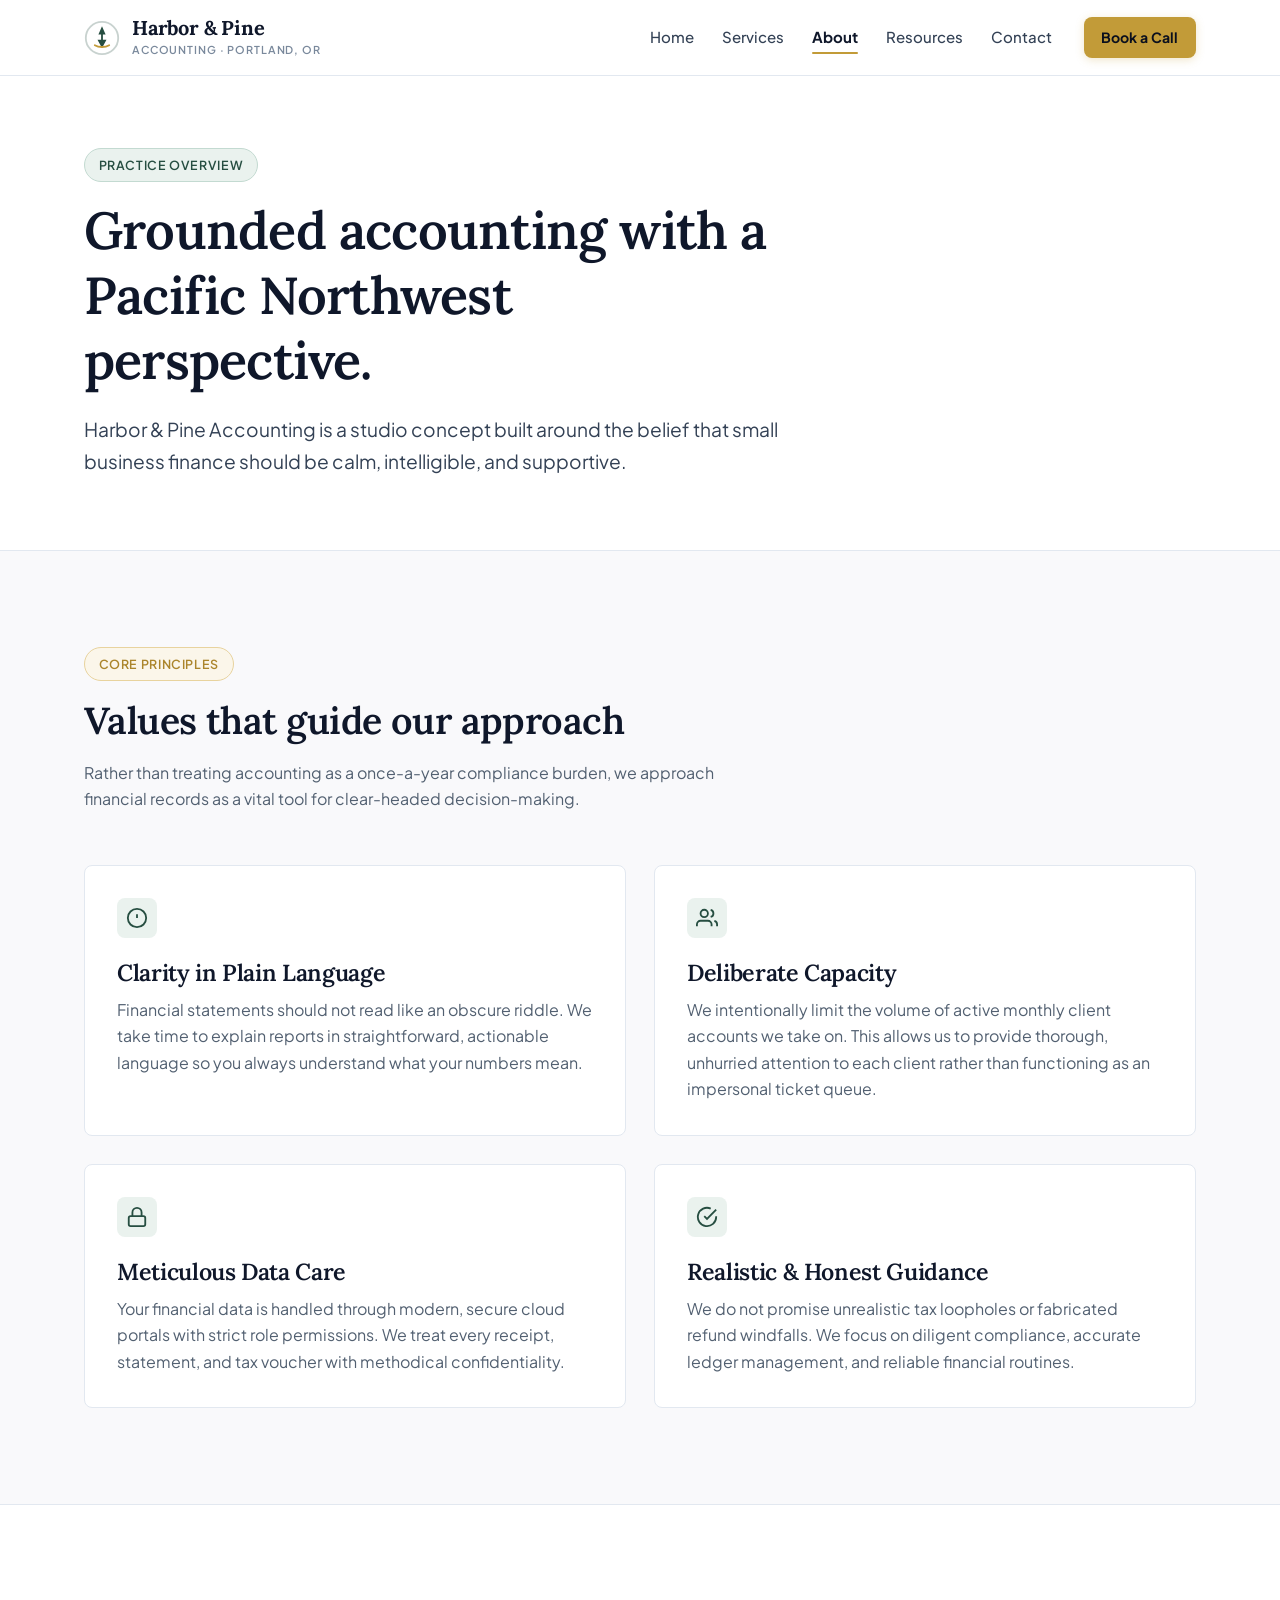
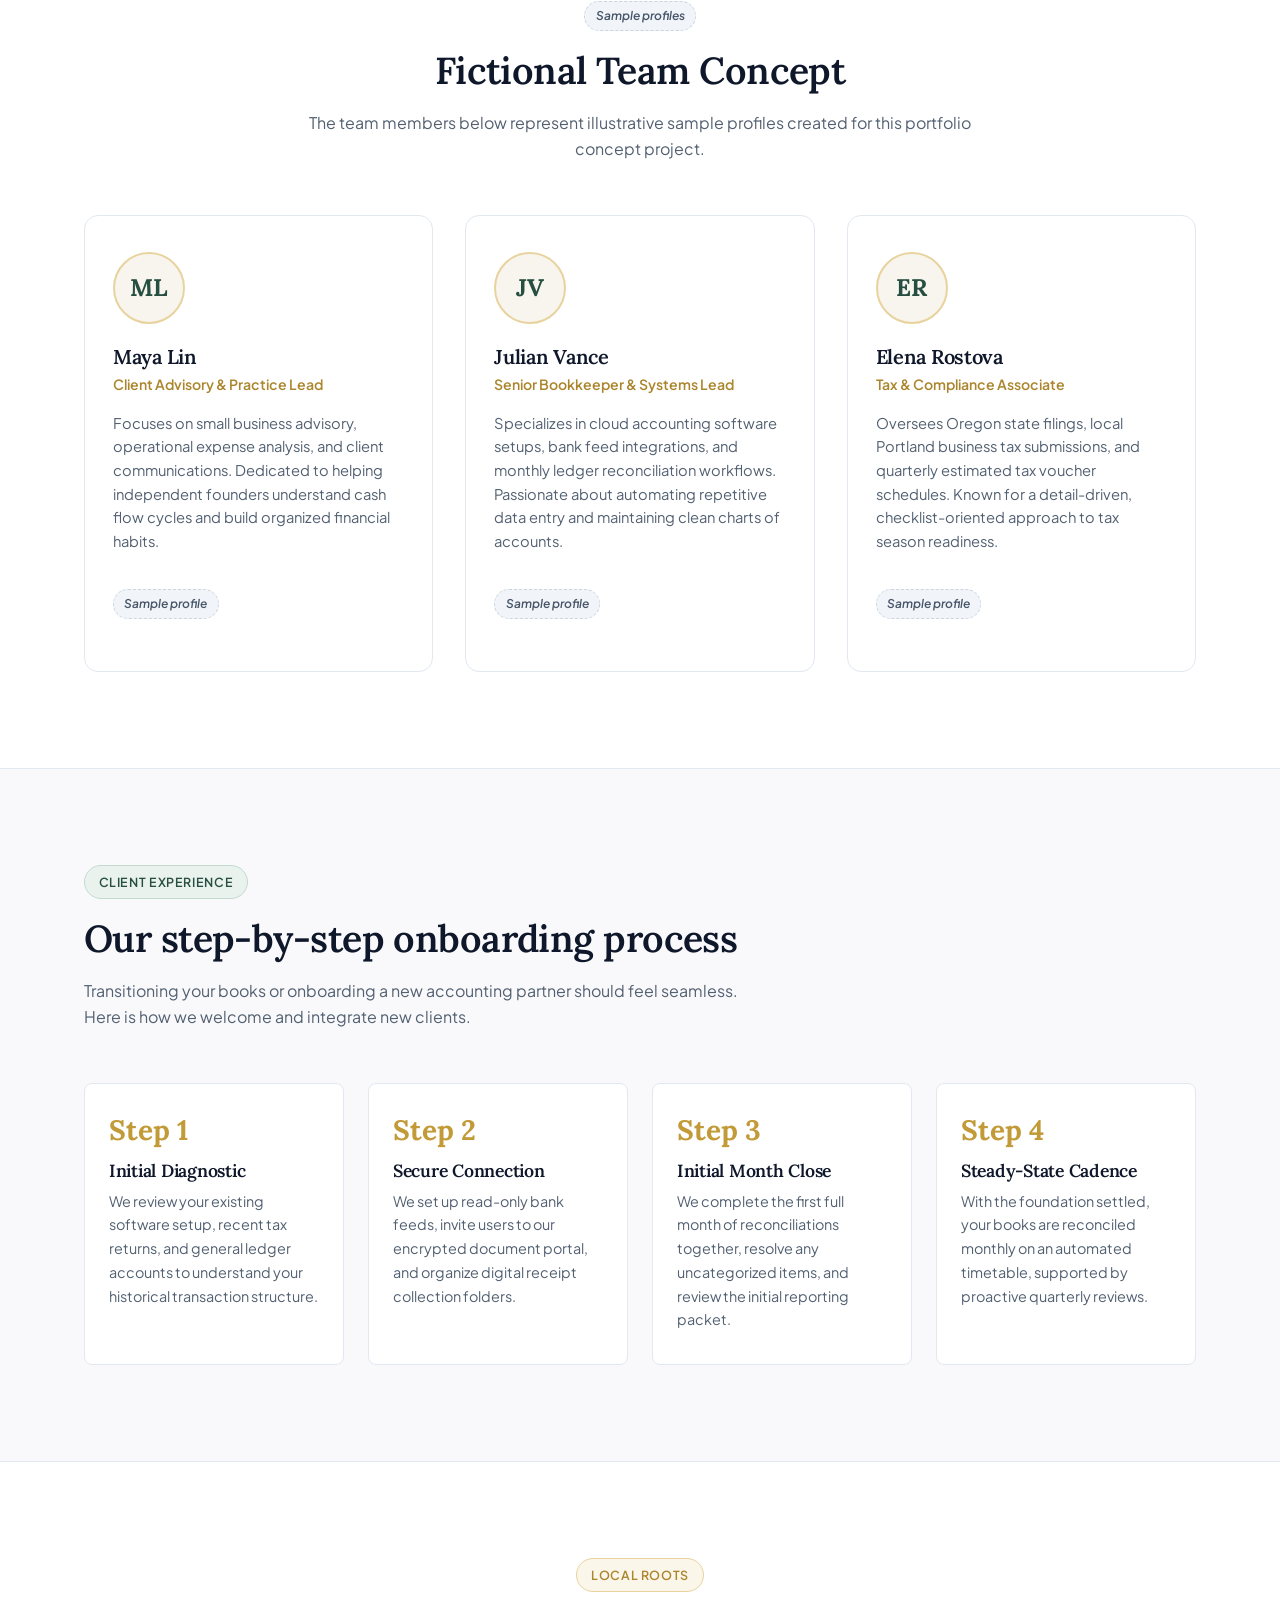
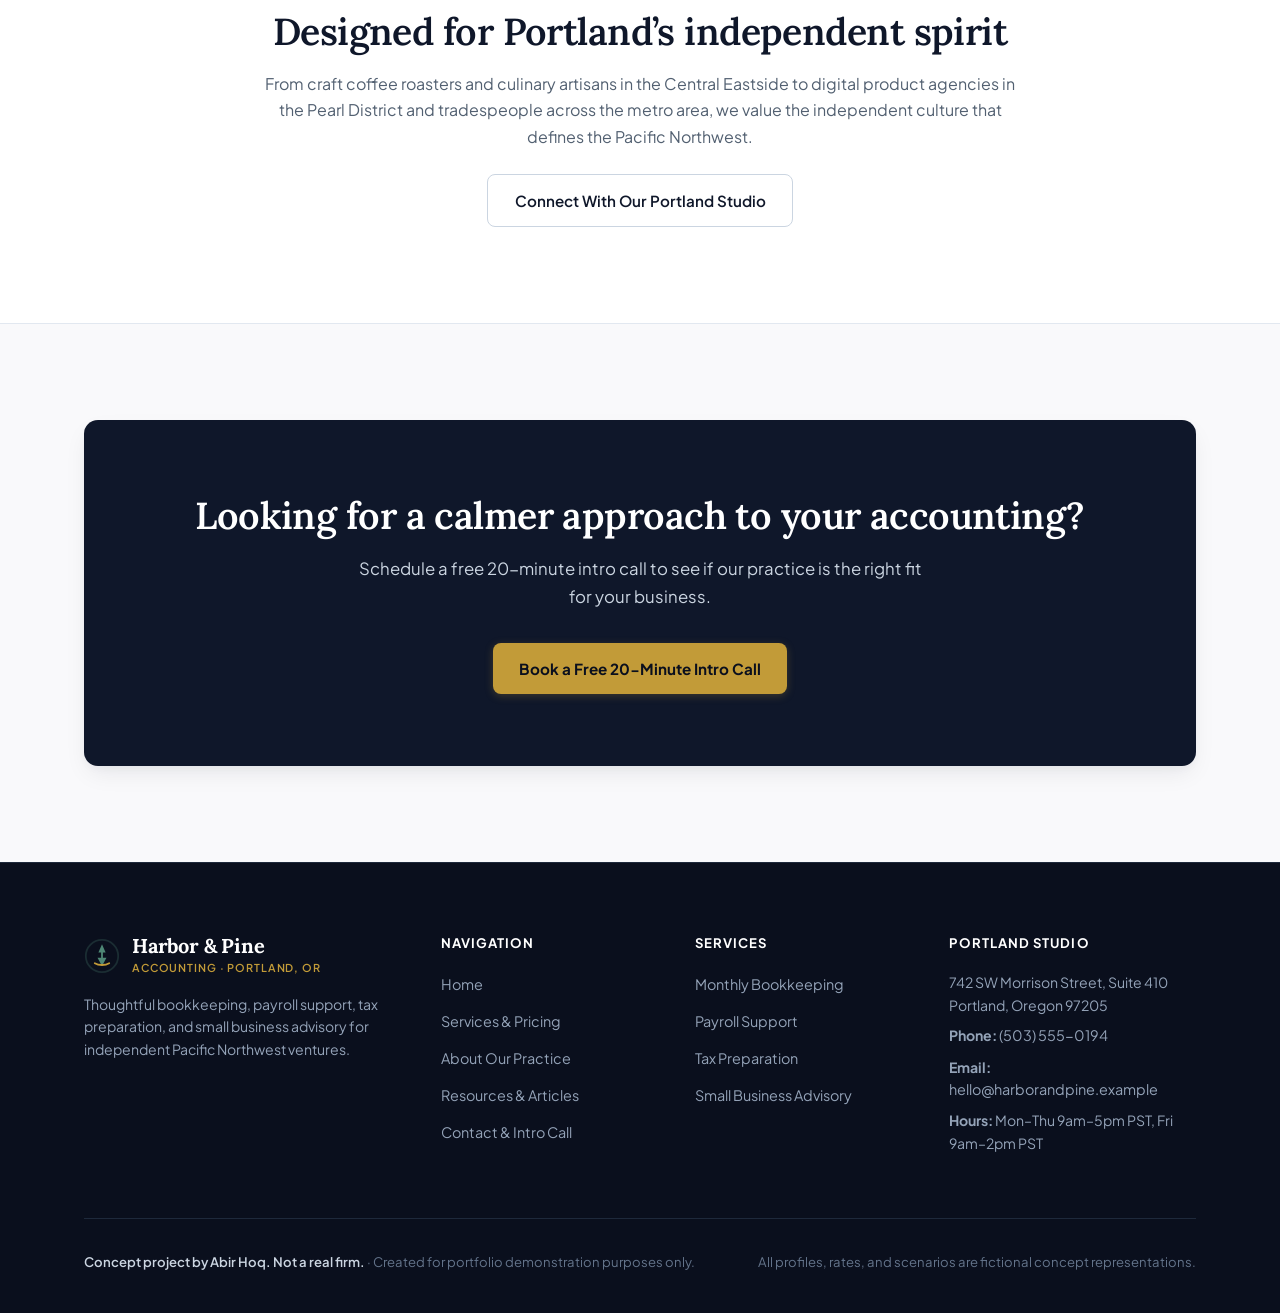
==== about.html @ ef72a757 "Add files via upload" ====
<!DOCTYPE html>
<html lang="en">
<head>
  <meta charset="UTF-8">
  <meta name="viewport" content="width=device-width, initial-scale=1.0">
  <title>About Our Practice | Harbor &amp; Pine Accounting</title>
  <meta name="description" content="Discover the philosophy, core values, sample team profiles, and collaborative client onboarding process of Harbor &amp; Pine Accounting in Portland, Oregon.">
  <link rel="canonical" href="about.html">

  <!-- Google Fonts -->
  <link rel="preconnect" href="https://fonts.googleapis.com">
  <link rel="preconnect" href="https://fonts.gstatic.com" crossorigin>
  <link href="https://fonts.googleapis.com/css2?family=Lora:ital,wght@0,500;0,600;0,700;1,400&family=Plus+Jakarta+Sans:wght@400;500;600;700&display=swap" rel="stylesheet">

  <link rel="stylesheet" href="styles.css">
</head>
<body>
  <a href="#main-content" class="skip-link">Skip to main content</a>

  <!-- Shared Header -->
  <header class="site-header">
    <div class="container header-container">
      <a href="index.html" class="brand" aria-label="Harbor &amp; Pine Accounting Home">
        <svg class="brand-icon" viewBox="0 0 40 40" fill="none" aria-hidden="true">
          <circle cx="20" cy="20" r="18" stroke="currentColor" stroke-width="2" stroke-opacity="0.25"/>
          <path d="M20 7L24 16H21V22H25L20 31L15 22H19V16H16L20 7Z" fill="currentColor"/>
          <path d="M12 28C14.5 29.5 17 30 20 30C23 30 25.5 29.5 28 28" stroke="#C29B38" stroke-width="2" stroke-linecap="round"/>
        </svg>
        <div class="brand-text">
          <span class="brand-title">Harbor &amp; Pine</span>
          <span class="brand-tagline">Accounting · Portland, OR</span>
        </div>
      </a>

      <!-- Mobile Navigation Toggle -->
      <button class="nav-toggle" aria-label="Toggle navigation menu" aria-expanded="false" aria-controls="primary-nav">
        <svg class="nav-toggle-icon icon-hamburger" viewBox="0 0 24 24" fill="none" stroke="currentColor" stroke-width="2" stroke-linecap="round" aria-hidden="true">
          <line x1="3" y1="6" x2="21" y2="6"/>
          <line x1="3" y1="12" x2="21" y2="12"/>
          <line x1="3" y1="18" x2="21" y2="18"/>
        </svg>
        <svg class="nav-toggle-icon icon-close" viewBox="0 0 24 24" fill="none" stroke="currentColor" stroke-width="2" stroke-linecap="round" aria-hidden="true">
          <line x1="18" y1="6" x2="6" y2="18"/>
          <line x1="6" y1="6" x2="18" y2="18"/>
        </svg>
      </button>

      <!-- Nav Menu -->
      <nav id="primary-nav" class="nav-menu-wrapper" aria-label="Primary navigation">
        <ul class="nav-links">
          <li><a href="index.html" class="nav-link">Home</a></li>
          <li><a href="services.html" class="nav-link">Services</a></li>
          <li><a href="about.html" class="nav-link active" aria-current="page">About</a></li>
          <li><a href="resources.html" class="nav-link">Resources</a></li>
          <li><a href="contact.html" class="nav-link">Contact</a></li>
        </ul>
        <div class="nav-cta-wrapper">
          <a href="contact.html" class="btn btn--accent btn--sm">Book a Call</a>
        </div>
      </nav>
    </div>
  </header>

  <!-- Main Content -->
  <main id="main-content">
    <!-- Page Header Intro -->
    <header class="page-intro">
      <div class="container">
        <div class="page-intro-content">
          <span class="badge badge--pine">Practice Overview</span>
          <h1>Grounded accounting with a Pacific Northwest perspective.</h1>
          <p class="lead">
            Harbor &amp; Pine Accounting is a studio concept built around the belief that small business finance should be calm, intelligible, and supportive.
          </p>
        </div>
      </div>
    </header>

    <!-- Narrative & Values Section -->
    <section class="section">
      <div class="container">
        <div class="section-header">
          <span class="badge">Core Principles</span>
          <h2>Values that guide our approach</h2>
          <p>
            Rather than treating accounting as a once-a-year compliance burden, we approach financial records as a vital tool for clear-headed decision-making.
          </p>
        </div>

        <div class="values-grid">
          <div class="value-card">
            <div class="value-icon" aria-hidden="true">
              <svg viewBox="0 0 24 24" fill="none" stroke="currentColor" stroke-width="2">
                <circle cx="12" cy="12" r="10"/>
                <line x1="12" y1="8" x2="12" y2="12"/>
                <line x1="12" y1="16" x2="12.01" y2="16"/>
              </svg>
            </div>
            <h3>Clarity in Plain Language</h3>
            <p>
              Financial statements should not read like an obscure riddle. We take time to explain reports in straightforward, actionable language so you always understand what your numbers mean.
            </p>
          </div>

          <div class="value-card">
            <div class="value-icon" aria-hidden="true">
              <svg viewBox="0 0 24 24" fill="none" stroke="currentColor" stroke-width="2">
                <path d="M17 21v-2a4 4 0 0 0-4-4H5a4 4 0 0 0-4 4v2"/>
                <circle cx="9" cy="7" r="4"/>
                <path d="M23 21v-2a4 4 0 0 0-3-3.87"/>
                <path d="M16 3.13a4 4 0 0 1 0 7.75"/>
              </svg>
            </div>
            <h3>Deliberate Capacity</h3>
            <p>
              We intentionally limit the volume of active monthly client accounts we take on. This allows us to provide thorough, unhurried attention to each client rather than functioning as an impersonal ticket queue.
            </p>
          </div>

          <div class="value-card">
            <div class="value-icon" aria-hidden="true">
              <svg viewBox="0 0 24 24" fill="none" stroke="currentColor" stroke-width="2">
                <rect x="3" y="11" width="18" height="11" rx="2" ry="2"/>
                <path d="M7 11V7a5 5 0 0 1 10 0v4"/>
              </svg>
            </div>
            <h3>Meticulous Data Care</h3>
            <p>
              Your financial data is handled through modern, secure cloud portals with strict role permissions. We treat every receipt, statement, and tax voucher with methodical confidentiality.
            </p>
          </div>

          <div class="value-card">
            <div class="value-icon" aria-hidden="true">
              <svg viewBox="0 0 24 24" fill="none" stroke="currentColor" stroke-width="2">
                <path d="M22 11.08V12a10 10 0 1 1-5.93-9.14"/>
                <polyline points="22 4 12 14.01 9 11.01"/>
              </svg>
            </div>
            <h3>Realistic &amp; Honest Guidance</h3>
            <p>
              We do not promise unrealistic tax loopholes or fabricated refund windfalls. We focus on diligent compliance, accurate ledger management, and reliable financial routines.
            </p>
          </div>
        </div>
      </div>
    </section>

    <!-- Team Section (Explicitly Labeled: Sample profiles) -->
    <section class="section section--alt">
      <div class="container">
        <div class="section-header section-header--center">
          <span class="badge badge--sample">Sample profiles</span>
          <h2>Fictional Team Concept</h2>
          <p>
            The team members below represent illustrative sample profiles created for this portfolio concept project.
          </p>
        </div>

        <div class="team-grid-3">
          <!-- Profile 1 -->
          <article class="team-card">
            <div class="team-avatar-placeholder" aria-hidden="true">
              ML
            </div>
            <h3 class="team-name">Maya Lin</h3>
            <div class="team-role">Client Advisory &amp; Practice Lead</div>
            <p class="team-bio">
              Focuses on small business advisory, operational expense analysis, and client communications. Dedicated to helping independent founders understand cash flow cycles and build organized financial habits.
            </p>
            <div style="margin-top: auto; padding-top: 1rem;">
              <span class="badge badge--sample">Sample profile</span>
            </div>
          </article>

          <!-- Profile 2 -->
          <article class="team-card">
            <div class="team-avatar-placeholder" aria-hidden="true">
              JV
            </div>
            <h3 class="team-name">Julian Vance</h3>
            <div class="team-role">Senior Bookkeeper &amp; Systems Lead</div>
            <p class="team-bio">
              Specializes in cloud accounting software setups, bank feed integrations, and monthly ledger reconciliation workflows. Passionate about automating repetitive data entry and maintaining clean charts of accounts.
            </p>
            <div style="margin-top: auto; padding-top: 1rem;">
              <span class="badge badge--sample">Sample profile</span>
            </div>
          </article>

          <!-- Profile 3 -->
          <article class="team-card">
            <div class="team-avatar-placeholder" aria-hidden="true">
              ER
            </div>
            <h3 class="team-name">Elena Rostova</h3>
            <div class="team-role">Tax &amp; Compliance Associate</div>
            <p class="team-bio">
              Oversees Oregon state filings, local Portland business tax submissions, and quarterly estimated tax voucher schedules. Known for a detail-driven, checklist-oriented approach to tax season readiness.
            </p>
            <div style="margin-top: auto; padding-top: 1rem;">
              <span class="badge badge--sample">Sample profile</span>
            </div>
          </article>
        </div>
      </div>
    </section>

    <!-- Client Onboarding Process Section -->
    <section class="section">
      <div class="container">
        <div class="section-header">
          <span class="badge badge--pine">Client Experience</span>
          <h2>Our step-by-step onboarding process</h2>
          <p>
            Transitioning your books or onboarding a new accounting partner should feel seamless. Here is how we welcome and integrate new clients.
          </p>
        </div>

        <div class="process-grid-4">
          <div class="process-step">
            <div class="step-number" aria-hidden="true">Step 1</div>
            <h3 class="step-title">Initial Diagnostic</h3>
            <p class="step-desc">
              We review your existing software setup, recent tax returns, and general ledger accounts to understand your historical transaction structure.
            </p>
          </div>

          <div class="process-step">
            <div class="step-number" aria-hidden="true">Step 2</div>
            <h3 class="step-title">Secure Connection</h3>
            <p class="step-desc">
              We set up read-only bank feeds, invite users to our encrypted document portal, and organize digital receipt collection folders.
            </p>
          </div>

          <div class="process-step">
            <div class="step-number" aria-hidden="true">Step 3</div>
            <h3 class="step-title">Initial Month Close</h3>
            <p class="step-desc">
              We complete the first full month of reconciliations together, resolve any uncategorized items, and review the initial reporting packet.
            </p>
          </div>

          <div class="process-step">
            <div class="step-number" aria-hidden="true">Step 4</div>
            <h3 class="step-title">Steady-State Cadence</h3>
            <p class="step-desc">
              With the foundation settled, your books are reconciled monthly on an automated timetable, supported by proactive quarterly reviews.
            </p>
          </div>
        </div>
      </div>
    </section>

    <!-- Portland Roots Section -->
    <section class="section section--alt">
      <div class="container">
        <div style="max-width: 760px; margin: 0 auto; text-align: center;">
          <span class="badge">Local Roots</span>
          <h2>Designed for Portland&rsquo;s independent spirit</h2>
          <p>
            From craft coffee roasters and culinary artisans in the Central Eastside to digital product agencies in the Pearl District and tradespeople across the metro area, we value the independent culture that defines the Pacific Northwest.
          </p>
          <div style="margin-top: 1.5rem;">
            <a href="contact.html" class="btn btn--secondary">Connect With Our Portland Studio</a>
          </div>
        </div>
      </div>
    </section>

    <!-- Closing CTA Banner -->
    <section class="section">
      <div class="container">
        <div class="cta-banner">
          <h2>Looking for a calmer approach to your accounting?</h2>
          <p>
            Schedule a free 20-minute intro call to see if our practice is the right fit for your business.
          </p>
          <a href="contact.html" class="btn btn--accent">Book a Free 20-Minute Intro Call</a>
        </div>
      </div>
    </section>
  </main>

  <!-- Shared Footer -->
  <footer class="site-footer">
    <div class="container">
      <div class="footer-grid">
        <!-- Col 1: Brand & Concept Note -->
        <div class="footer-brand">
          <div class="brand">
            <svg class="brand-icon" style="color: #4E8775;" viewBox="0 0 40 40" fill="none" aria-hidden="true">
              <circle cx="20" cy="20" r="18" stroke="currentColor" stroke-width="2" stroke-opacity="0.25"/>
              <path d="M20 7L24 16H21V22H25L20 31L15 22H19V16H16L20 7Z" fill="currentColor"/>
              <path d="M12 28C14.5 29.5 17 30 20 30C23 30 25.5 29.5 28 28" stroke="#C29B38" stroke-width="2" stroke-linecap="round"/>
            </svg>
            <div class="brand-text">
              <span class="brand-title">Harbor &amp; Pine</span>
              <span class="brand-tagline">Accounting · Portland, OR</span>
            </div>
          </div>
          <p class="footer-brand-desc">
            Thoughtful bookkeeping, payroll support, tax preparation, and small business advisory for independent Pacific Northwest ventures.
          </p>
        </div>

        <!-- Col 2: Navigation Links -->
        <div>
          <h4 class="footer-col-title">Navigation</h4>
          <ul class="footer-links">
            <li><a href="index.html" class="footer-link">Home</a></li>
            <li><a href="services.html" class="footer-link">Services &amp; Pricing</a></li>
            <li><a href="about.html" class="footer-link">About Our Practice</a></li>
            <li><a href="resources.html" class="footer-link">Resources &amp; Articles</a></li>
            <li><a href="contact.html" class="footer-link">Contact &amp; Intro Call</a></li>
          </ul>
        </div>

        <!-- Col 3: Services -->
        <div>
          <h4 class="footer-col-title">Services</h4>
          <ul class="footer-links">
            <li><a href="services.html#bookkeeping" class="footer-link">Monthly Bookkeeping</a></li>
            <li><a href="services.html#payroll" class="footer-link">Payroll Support</a></li>
            <li><a href="services.html#tax-prep" class="footer-link">Tax Preparation</a></li>
            <li><a href="services.html#advisory" class="footer-link">Small Business Advisory</a></li>
          </ul>
        </div>

        <!-- Col 4: Fictional Office & Hours -->
        <div class="footer-contact-info">
          <h4 class="footer-col-title">Portland Studio</h4>
          <p>742 SW Morrison Street, Suite 410<br>Portland, Oregon 97205</p>
          <p><strong>Phone:</strong> <a href="tel:5035550194" class="footer-link">(503) 555-0194</a></p>
          <p><strong>Email:</strong> <a href="mailto:hello@harborandpine.example" class="footer-link">hello@harborandpine.example</a></p>
          <p><strong>Hours:</strong> Mon–Thu 9am–5pm PST, Fri 9am–2pm PST</p>
        </div>
      </div>

      <!-- Bottom Legal & Mandatory Concept Disclaimer -->
      <div class="footer-bottom">
        <div>
          <span class="footer-disclaimer-highlight">Concept project by Abir Hoq. Not a real firm.</span>
          <span>· Created for portfolio demonstration purposes only.</span>
        </div>
        <div>
          <span>All profiles, rates, and scenarios are fictional concept representations.</span>
        </div>
      </div>
    </div>
  </footer>

  <script src="script.js"></script>
</body>
</html>
---- styles.css ----
/* ==========================================================================
   HARBOR & PINE ACCOUNTING - STYLESHEET
   Portland, Oregon | Portfolio Concept Project
   ========================================================================== */

/* --- 1. CSS Custom Properties / Design Tokens --- */
:root {
  /* Color Palette */
  --color-bg: #F9F9FB;
  --color-surface: #FFFFFF;
  --color-surface-alt: #F1F5F9;
  --color-surface-tint: #F7F5EE;
  
  --color-navy-900: #0A0F1D;
  --color-navy-800: #0F172A;
  --color-navy-700: #1E293B;
  --color-navy-600: #334155;
  
  --color-pine-800: #1B382F;
  --color-pine-700: #264E41;
  --color-pine-100: #EAF2EE;
  
  --color-accent: #C29B38;
  --color-accent-hover: #AB852C;
  --color-accent-light: #FBF6EA;
  --color-accent-border: #E8D39E;
  
  --color-text-main: #0F172A;
  --color-text-muted: #526071;
  --color-text-subtle: #7A899C;
  --color-text-inverse: #FFFFFF;
  
  --color-border: #E2E8F0;
  --color-border-dark: #CBD5E1;
  
  --color-error: #B91C1C;
  --color-error-bg: #FEF2F2;
  --color-error-border: #FCA5A5;
  
  --color-success: #15803D;
  --color-success-bg: #F0FDF4;
  --color-success-border: #86EFAC;
  
  /* Typography */
  --font-serif: 'Lora', Georgia, 'Times New Roman', serif;
  --font-sans: 'Plus Jakarta Sans', -apple-system, BlinkMacSystemFont, 'Segoe UI', Roboto, sans-serif;
  
  /* Radii & Shadows */
  --radius-sm: 4px;
  --radius-md: 8px;
  --radius-lg: 14px;
  --radius-full: 9999px;
  
  --shadow-sm: 0 1px 3px rgba(15, 23, 42, 0.05);
  --shadow-md: 0 4px 12px rgba(15, 23, 42, 0.06), 0 1px 3px rgba(15, 23, 42, 0.04);
  --shadow-lg: 0 10px 25px -4px rgba(15, 23, 42, 0.08), 0 4px 10px -2px rgba(15, 23, 42, 0.04);
  
  /* Layout */
  --container-max: 1160px;
  --header-height: 76px;
  --transition-fast: 0.18s ease-in-out;
  --transition-base: 0.25s ease-in-out;
}

/* --- 2. CSS Reset & Base Rules --- */
*, *::before, *::after {
  box-sizing: border-box;
  margin: 0;
  padding: 0;
}

html {
  font-size: 16px;
  scroll-behavior: smooth;
  -webkit-text-size-adjust: 100%;
}

body {
  font-family: var(--font-sans);
  font-size: 1rem;
  line-height: 1.65;
  color: var(--color-text-main);
  background-color: var(--color-bg);
  min-height: 100vh;
  display: flex;
  flex-direction: column;
  -webkit-font-smoothing: antialiased;
  -moz-osx-font-smoothing: grayscale;
}

main {
  flex: 1 0 auto;
}

img, svg {
  display: block;
  max-width: 100%;
}

a {
  color: inherit;
  text-decoration: none;
  transition: color var(--transition-fast);
}

button, input, select, textarea {
  font: inherit;
  color: inherit;
}

button {
  cursor: pointer;
  background: none;
  border: none;
}

ul, ol {
  list-style: none;
}

/* Accessibility: Focus rings */
:focus-visible {
  outline: 2px solid var(--color-accent);
  outline-offset: 3px;
}

/* Skip link for screen reader accessibility */
.skip-link {
  position: absolute;
  top: -100px;
  left: 20px;
  background-color: var(--color-navy-800);
  color: var(--color-text-inverse);
  padding: 10px 18px;
  font-size: 0.9rem;
  font-weight: 600;
  border-radius: var(--radius-sm);
  z-index: 1000;
  transition: top var(--transition-fast);
}
.skip-link:focus {
  top: 16px;
}

/* --- 3. Typography --- */
h1, h2, h3, h4 {
  font-family: var(--font-serif);
  color: var(--color-navy-800);
  line-height: 1.25;
  font-weight: 600;
  letter-spacing: -0.015em;
}

h1 {
  font-size: clamp(2.1rem, 4.5vw, 3.25rem);
  margin-bottom: 1.25rem;
}

h2 {
  font-size: clamp(1.65rem, 3.2vw, 2.35rem);
  margin-bottom: 1rem;
}

h3 {
  font-size: clamp(1.2rem, 2.2vw, 1.45rem);
  margin-bottom: 0.65rem;
}

p {
  color: var(--color-text-muted);
  margin-bottom: 1.25rem;
}

p:last-child {
  margin-bottom: 0;
}

.lead {
  font-size: clamp(1.05rem, 1.8vw, 1.2rem);
  line-height: 1.7;
  color: var(--color-navy-600);
}

/* --- 4. Layout & Utilities --- */
.container {
  width: 100%;
  max-width: var(--container-max);
  margin-left: auto;
  margin-right: auto;
  padding-left: 1.5rem;
  padding-right: 1.5rem;
}

.section {
  padding-top: 4.5rem;
  padding-bottom: 4.5rem;
}

@media (min-width: 768px) {
  .section {
    padding-top: 6rem;
    padding-bottom: 6rem;
  }
}

.section--alt {
  background-color: var(--color-surface);
  border-top: 1px solid var(--color-border);
  border-bottom: 1px solid var(--color-border);
}

.section--subtle {
  background-color: var(--color-surface-tint);
  border-top: 1px solid var(--color-accent-border);
  border-bottom: 1px solid var(--color-accent-border);
}

.section-header {
  max-width: 680px;
  margin-bottom: 3.25rem;
}

.section-header--center {
  text-align: center;
  margin-left: auto;
  margin-right: auto;
}

/* Badges & Tags */
.badge {
  display: inline-flex;
  align-items: center;
  gap: 0.45rem;
  padding: 0.35rem 0.85rem;
  font-size: 0.78rem;
  font-weight: 600;
  letter-spacing: 0.05em;
  text-transform: uppercase;
  border-radius: var(--radius-full);
  margin-bottom: 1rem;
  background-color: var(--color-accent-light);
  color: var(--color-accent-hover);
  border: 1px solid var(--color-accent-border);
}

.badge--pine {
  background-color: var(--color-pine-100);
  color: var(--color-pine-700);
  border-color: #C3DAD1;
}

.badge--sample {
  background-color: #F1F5F9;
  color: #475569;
  border: 1px dashed #CBD5E1;
  font-style: italic;
  text-transform: none;
  letter-spacing: 0;
  font-size: 0.75rem;
  padding: 0.25rem 0.65rem;
}

/* Button Component */
.btn {
  display: inline-flex;
  align-items: center;
  justify-content: center;
  gap: 0.5rem;
  padding: 0.82rem 1.65rem;
  font-size: 0.95rem;
  font-weight: 600;
  border-radius: var(--radius-md);
  transition: all var(--transition-fast);
  text-align: center;
  white-space: nowrap;
}

.btn--primary {
  background-color: var(--color-navy-800);
  color: var(--color-text-inverse);
  box-shadow: var(--shadow-sm);
}
.btn--primary:hover {
  background-color: var(--color-navy-900);
  transform: translateY(-1px);
  box-shadow: var(--shadow-md);
}

.btn--accent {
  background-color: var(--color-accent);
  color: var(--color-navy-900);
  font-weight: 700;
  box-shadow: 0 2px 8px rgba(194, 155, 56, 0.25);
}
.btn--accent:hover {
  background-color: var(--color-accent-hover);
  color: #FFFFFF;
  transform: translateY(-1px);
  box-shadow: 0 4px 14px rgba(194, 155, 56, 0.35);
}

.btn--secondary {
  background-color: transparent;
  color: var(--color-navy-800);
  border: 1px solid var(--color-border-dark);
}
.btn--secondary:hover {
  background-color: var(--color-surface);
  border-color: var(--color-navy-700);
  transform: translateY(-1px);
}

.btn--sm {
  padding: 0.55rem 1.1rem;
  font-size: 0.88rem;
}

.btn-group {
  display: flex;
  flex-wrap: wrap;
  align-items: center;
  gap: 1rem;
}

/* --- 5. Shared Header & Navigation --- */
.site-header {
  position: sticky;
  top: 0;
  z-index: 900;
  background-color: rgba(255, 255, 255, 0.96);
  backdrop-filter: blur(8px);
  -webkit-backdrop-filter: blur(8px);
  border-bottom: 1px solid var(--color-border);
  height: var(--header-height);
  transition: box-shadow var(--transition-base);
}

.header-container {
  display: flex;
  align-items: center;
  justify-content: space-between;
  height: 100%;
}

/* Brand Logo */
.brand {
  display: flex;
  align-items: center;
  gap: 0.75rem;
  color: var(--color-navy-800);
  text-decoration: none;
}

.brand-icon {
  width: 36px;
  height: 36px;
  color: var(--color-pine-700);
  flex-shrink: 0;
}

.brand-text {
  display: flex;
  flex-direction: column;
}

.brand-title {
  font-family: var(--font-serif);
  font-size: 1.25rem;
  font-weight: 700;
  line-height: 1.1;
  color: var(--color-navy-800);
  letter-spacing: -0.01em;
}

.brand-tagline {
  font-family: var(--font-sans);
  font-size: 0.68rem;
  font-weight: 600;
  letter-spacing: 0.08em;
  text-transform: uppercase;
  color: var(--color-text-subtle);
  margin-top: 2px;
}

/* Navigation Links */
.nav-menu-wrapper {
  display: flex;
  align-items: center;
  gap: 2rem;
}

.nav-links {
  display: flex;
  align-items: center;
  gap: 1.75rem;
}

.nav-link {
  position: relative;
  font-size: 0.94rem;
  font-weight: 500;
  color: var(--color-navy-600);
  padding: 0.5rem 0;
  transition: color var(--transition-fast);
}

.nav-link:hover {
  color: var(--color-navy-800);
}

.nav-link.active {
  color: var(--color-navy-800);
  font-weight: 700;
}

.nav-link.active::after {
  content: '';
  position: absolute;
  bottom: 0;
  left: 0;
  right: 0;
  height: 2px;
  background-color: var(--color-accent);
  border-radius: var(--radius-full);
}

/* Mobile Toggle Button */
.nav-toggle {
  display: none;
  flex-direction: column;
  justify-content: center;
  align-items: center;
  width: 42px;
  height: 42px;
  border-radius: var(--radius-md);
  border: 1px solid var(--color-border);
  background-color: var(--color-surface);
  color: var(--color-navy-800);
  padding: 8px;
  z-index: 1000;
}

.nav-toggle:hover {
  background-color: var(--color-surface-alt);
}

.nav-toggle-icon {
  width: 22px;
  height: 22px;
}

.icon-close {
  display: none;
}

.nav-toggle[aria-expanded="true"] .icon-hamburger {
  display: none;
}

.nav-toggle[aria-expanded="true"] .icon-close {
  display: block;
}

/* Responsive Navigation for Mobile */
@media (max-width: 900px) {
  .nav-toggle {
    display: flex;
  }

  .nav-menu-wrapper {
    position: fixed;
    top: var(--header-height);
    left: 0;
    right: 0;
    bottom: 0;
    background-color: var(--color-surface);
    flex-direction: column;
    align-items: flex-start;
    padding: 2rem 1.5rem;
    gap: 1.5rem;
    transform: translateY(-100%);
    opacity: 0;
    pointer-events: none;
    transition: transform var(--transition-base), opacity var(--transition-base);
    overflow-y: auto;
    border-bottom: 1px solid var(--color-border);
    box-shadow: var(--shadow-lg);
  }

  .nav-menu-wrapper.is-open {
    transform: translateY(0);
    opacity: 1;
    pointer-events: auto;
  }

  .nav-links {
    flex-direction: column;
    align-items: flex-start;
    width: 100%;
    gap: 0;
  }

  .nav-link {
    width: 100%;
    padding: 1rem 0;
    font-size: 1.15rem;
    border-bottom: 1px solid var(--color-border);
  }

  .nav-link.active::after {
    left: 0;
    width: 32px;
    bottom: 8px;
  }

  .nav-cta-wrapper {
    width: 100%;
    padding-top: 1rem;
  }

  .nav-cta-wrapper .btn {
    width: 100%;
  }
}

/* --- 6. Hero Components --- */
.hero {
  padding-top: 3.5rem;
  padding-bottom: 4rem;
  background: linear-gradient(180deg, #FFFFFF 0%, var(--color-bg) 100%);
  border-bottom: 1px solid var(--color-border);
}

@media (min-width: 768px) {
  .hero {
    padding-top: 5rem;
    padding-bottom: 5.5rem;
  }
}

.hero-grid {
  display: grid;
  grid-template-columns: 1fr;
  gap: 2.5rem;
  align-items: center;
}

@media (min-width: 960px) {
  .hero-grid {
    grid-template-columns: 1.2fr 0.8fr;
    gap: 3.5rem;
  }
}

.hero-content {
  max-width: 640px;
}

.hero-meta-pills {
  display: flex;
  flex-wrap: wrap;
  gap: 0.75rem;
  margin-top: 2rem;
  padding-top: 1.5rem;
  border-top: 1px solid var(--color-border);
}

.pill-item {
  display: flex;
  align-items: center;
  gap: 0.45rem;
  font-size: 0.84rem;
  color: var(--color-navy-600);
  font-weight: 500;
}

.pill-icon {
  width: 16px;
  height: 16px;
  color: var(--color-pine-700);
}

.hero-card {
  background-color: var(--color-surface);
  border: 1px solid var(--color-border);
  border-radius: var(--radius-lg);
  padding: 2rem;
  box-shadow: var(--shadow-md);
  position: relative;
}

.hero-card-header {
  display: flex;
  align-items: center;
  justify-content: space-between;
  margin-bottom: 1.5rem;
  padding-bottom: 1rem;
  border-bottom: 1px solid var(--color-border);
}

.hero-card-title {
  font-size: 1.1rem;
  margin: 0;
}

.hero-card-list {
  display: flex;
  flex-direction: column;
  gap: 1rem;
}

.hero-card-item {
  display: flex;
  align-items: flex-start;
  gap: 0.85rem;
}

.check-icon {
  width: 18px;
  height: 18px;
  color: var(--color-accent);
  flex-shrink: 0;
  margin-top: 2px;
}

.hero-card-item-title {
  font-weight: 600;
  font-size: 0.92rem;
  color: var(--color-navy-800);
}

.hero-card-item-desc {
  font-size: 0.82rem;
  color: var(--color-text-muted);
  margin-top: 1px;
}

/* Page Intro Header (Sub-pages) */
.page-intro {
  padding-top: 3.5rem;
  padding-bottom: 3.5rem;
  background-color: var(--color-surface);
  border-bottom: 1px solid var(--color-border);
}

@media (min-width: 768px) {
  .page-intro {
    padding-top: 4.5rem;
    padding-bottom: 4.5rem;
  }
}

.page-intro-content {
  max-width: 720px;
}

/* --- 7. Service Cards --- */
.card-grid-3 {
  display: grid;
  grid-template-columns: 1fr;
  gap: 1.75rem;
}

@media (min-width: 680px) {
  .card-grid-3 {
    grid-template-columns: repeat(2, 1fr);
  }
}

@media (min-width: 992px) {
  .card-grid-3 {
    grid-template-columns: repeat(3, 1fr);
  }
}

.service-card {
  background-color: var(--color-surface);
  border: 1px solid var(--color-border);
  border-radius: var(--radius-md);
  padding: 2.25rem 1.75rem;
  display: flex;
  flex-direction: column;
  height: 100%;
  transition: transform var(--transition-fast), box-shadow var(--transition-fast), border-color var(--transition-fast);
}

.service-card:hover {
  transform: translateY(-3px);
  box-shadow: var(--shadow-md);
  border-color: var(--color-border-dark);
}

.service-card-icon {
  width: 44px;
  height: 44px;
  border-radius: var(--radius-md);
  background-color: var(--color-surface-tint);
  color: var(--color-pine-700);
  display: flex;
  align-items: center;
  justify-content: center;
  margin-bottom: 1.35rem;
}

.service-card-icon svg {
  width: 24px;
  height: 24px;
}

.service-card-title {
  margin-bottom: 0.75rem;
}

.service-card-body {
  color: var(--color-text-muted);
  font-size: 0.94rem;
  line-height: 1.6;
  flex-grow: 1;
}

.service-card-link {
  display: inline-flex;
  align-items: center;
  gap: 0.4rem;
  font-weight: 600;
  font-size: 0.88rem;
  color: var(--color-navy-800);
  margin-top: 1.5rem;
  padding-top: 1rem;
  border-top: 1px solid var(--color-border);
}

.service-card-link:hover {
  color: var(--color-accent-hover);
}

/* Detailed Services on services.html */
.detailed-service-item {
  background-color: var(--color-surface);
  border: 1px solid var(--color-border);
  border-radius: var(--radius-lg);
  padding: 2.25rem;
  margin-bottom: 2.5rem;
  box-shadow: var(--shadow-sm);
}

@media (min-width: 840px) {
  .detailed-service-item {
    padding: 3rem;
  }
}

.detailed-service-grid {
  display: grid;
  grid-template-columns: 1fr;
  gap: 2rem;
  margin-top: 1.75rem;
}

@media (min-width: 768px) {
  .detailed-service-grid {
    grid-template-columns: 1fr 1.2fr;
  }
}

.sub-block-title {
  font-size: 0.82rem;
  font-weight: 700;
  text-transform: uppercase;
  letter-spacing: 0.06em;
  color: var(--color-navy-600);
  margin-bottom: 0.65rem;
  display: flex;
  align-items: center;
  gap: 0.45rem;
}

.feature-check-list {
  display: flex;
  flex-direction: column;
  gap: 0.65rem;
}

.feature-check-item {
  display: flex;
  align-items: flex-start;
  gap: 0.65rem;
  font-size: 0.93rem;
  color: var(--color-text-muted);
}

.feature-check-item svg {
  width: 17px;
  height: 17px;
  color: var(--color-pine-700);
  flex-shrink: 0;
  margin-top: 3px;
}

/* --- 8. Pricing Tiers Component --- */
.pricing-grid {
  display: grid;
  grid-template-columns: 1fr;
  gap: 1.75rem;
  align-items: stretch;
}

@media (min-width: 800px) {
  .pricing-grid {
    grid-template-columns: repeat(3, 1fr);
  }
}

.pricing-card {
  background-color: var(--color-surface);
  border: 1px solid var(--color-border);
  border-radius: var(--radius-lg);
  padding: 2.25rem 1.75rem;
  display: flex;
  flex-direction: column;
  position: relative;
  transition: transform var(--transition-fast), box-shadow var(--transition-fast);
}

.pricing-card:hover {
  transform: translateY(-3px);
  box-shadow: var(--shadow-md);
}

.pricing-card--popular {
  border-color: var(--color-accent);
  box-shadow: var(--shadow-md);
  background-color: #FFFFFF;
}

.pricing-ribbon {
  position: absolute;
  top: -12px;
  left: 50%;
  transform: translateX(-50%);
  background-color: var(--color-accent);
  color: var(--color-navy-900);
  font-size: 0.72rem;
  font-weight: 700;
  text-transform: uppercase;
  letter-spacing: 0.06em;
  padding: 0.25rem 0.9rem;
  border-radius: var(--radius-full);
}

.pricing-header {
  margin-bottom: 1.5rem;
  padding-bottom: 1.25rem;
  border-bottom: 1px solid var(--color-border);
}

.pricing-tier-name {
  font-size: 1.3rem;
  margin-bottom: 0.35rem;
}

.pricing-amount {
  font-family: var(--font-serif);
  font-size: 2.4rem;
  font-weight: 700;
  color: var(--color-navy-800);
  display: flex;
  align-items: baseline;
  gap: 0.3rem;
  margin: 0.85rem 0 0.5rem;
}

.pricing-period {
  font-family: var(--font-sans);
  font-size: 0.88rem;
  font-weight: 500;
  color: var(--color-text-muted);
}

.pricing-features {
  display: flex;
  flex-direction: column;
  gap: 0.75rem;
  flex-grow: 1;
  margin-bottom: 2rem;
}

.pricing-feature-item {
  display: flex;
  align-items: flex-start;
  gap: 0.65rem;
  font-size: 0.88rem;
  color: var(--color-text-muted);
}

.pricing-feature-item svg {
  width: 16px;
  height: 16px;
  color: var(--color-pine-700);
  flex-shrink: 0;
  margin-top: 2px;
}

/* --- 9. How We Work / Process --- */
.process-grid-4 {
  display: grid;
  grid-template-columns: 1fr;
  gap: 1.5rem;
}

@media (min-width: 600px) {
  .process-grid-4 {
    grid-template-columns: repeat(2, 1fr);
  }
}

@media (min-width: 1024px) {
  .process-grid-4 {
    grid-template-columns: repeat(4, 1fr);
  }
}

.process-step {
  background-color: var(--color-surface);
  border: 1px solid var(--color-border);
  border-radius: var(--radius-md);
  padding: 2rem 1.5rem;
  position: relative;
  display: flex;
  flex-direction: column;
}

.step-number {
  font-family: var(--font-serif);
  font-size: 1.75rem;
  font-weight: 700;
  color: var(--color-accent);
  line-height: 1;
  margin-bottom: 1rem;
}

.step-title {
  font-size: 1.1rem;
  margin-bottom: 0.5rem;
}

.step-desc {
  font-size: 0.9rem;
  color: var(--color-text-muted);
}

/* --- 10. FAQ Accordion --- */
.faq-list {
  max-width: 760px;
  margin-left: auto;
  margin-right: auto;
  display: flex;
  flex-direction: column;
  gap: 1rem;
}

.faq-item {
  background-color: var(--color-surface);
  border: 1px solid var(--color-border);
  border-radius: var(--radius-md);
  overflow: hidden;
  transition: border-color var(--transition-fast);
}

.faq-item.is-open {
  border-color: var(--color-accent-border);
}

.faq-question {
  width: 100%;
  display: flex;
  align-items: center;
  justify-content: space-between;
  gap: 1rem;
  padding: 1.35rem 1.5rem;
  text-align: left;
  font-family: var(--font-serif);
  font-size: 1.08rem;
  font-weight: 600;
  color: var(--color-navy-800);
  transition: color var(--transition-fast), background-color var(--transition-fast);
}

.faq-question:hover {
  background-color: var(--color-surface-alt);
}

.faq-icon {
  width: 20px;
  height: 20px;
  color: var(--color-text-subtle);
  flex-shrink: 0;
  transition: transform var(--transition-base);
}

.faq-item.is-open .faq-icon {
  transform: rotate(180deg);
  color: var(--color-accent);
}

.faq-answer {
  display: none;
  padding: 0 1.5rem 1.35rem 1.5rem;
  font-size: 0.95rem;
  line-height: 1.65;
  color: var(--color-text-muted);
  border-top: 1px solid transparent;
}

.faq-item.is-open .faq-answer {
  display: block;
  border-top: 1px solid var(--color-border);
  padding-top: 1rem;
}

/* --- 11. About Page: Team & Values --- */
.team-grid-3 {
  display: grid;
  grid-template-columns: 1fr;
  gap: 2rem;
}

@media (min-width: 680px) {
  .team-grid-3 {
    grid-template-columns: repeat(2, 1fr);
  }
}

@media (min-width: 992px) {
  .team-grid-3 {
    grid-template-columns: repeat(3, 1fr);
  }
}

.team-card {
  background-color: var(--color-surface);
  border: 1px solid var(--color-border);
  border-radius: var(--radius-lg);
  padding: 2.25rem 1.75rem;
  display: flex;
  flex-direction: column;
}

.team-avatar-placeholder {
  width: 72px;
  height: 72px;
  border-radius: var(--radius-full);
  background-color: var(--color-surface-tint);
  border: 2px solid var(--color-accent-border);
  display: flex;
  align-items: center;
  justify-content: center;
  color: var(--color-pine-700);
  font-family: var(--font-serif);
  font-size: 1.5rem;
  font-weight: 700;
  margin-bottom: 1.25rem;
}

.team-name {
  font-size: 1.25rem;
  margin-bottom: 0.25rem;
}

.team-role {
  font-size: 0.88rem;
  font-weight: 600;
  color: var(--color-accent-hover);
  margin-bottom: 1rem;
}

.team-bio {
  font-size: 0.92rem;
  color: var(--color-text-muted);
  line-height: 1.6;
}

/* Values Grid */
.values-grid {
  display: grid;
  grid-template-columns: 1fr;
  gap: 1.75rem;
}

@media (min-width: 680px) {
  .values-grid {
    grid-template-columns: repeat(2, 1fr);
  }
}

.value-card {
  background-color: var(--color-surface);
  border: 1px solid var(--color-border);
  border-radius: var(--radius-md);
  padding: 2rem;
}

.value-icon {
  width: 40px;
  height: 40px;
  border-radius: var(--radius-md);
  background-color: var(--color-pine-100);
  color: var(--color-pine-700);
  display: flex;
  align-items: center;
  justify-content: center;
  margin-bottom: 1.25rem;
}

.value-icon svg {
  width: 22px;
  height: 22px;
}

/* --- 12. Resources Articles --- */
.articles-stack {
  display: flex;
  flex-direction: column;
  gap: 2.5rem;
  max-width: 860px;
  margin-left: auto;
  margin-right: auto;
}

.article-card {
  background-color: var(--color-surface);
  border: 1px solid var(--color-border);
  border-radius: var(--radius-lg);
  padding: 2.5rem 2rem;
  box-shadow: var(--shadow-sm);
}

@media (min-width: 768px) {
  .article-card {
    padding: 3rem 2.75rem;
  }
}

.article-header {
  margin-bottom: 1.5rem;
  padding-bottom: 1.25rem;
  border-bottom: 1px solid var(--color-border);
}

.article-meta {
  display: flex;
  flex-wrap: wrap;
  align-items: center;
  gap: 0.75rem;
  margin-bottom: 0.85rem;
}

.article-read-time {
  font-size: 0.82rem;
  color: var(--color-text-subtle);
}

.article-body {
  font-size: 1rem;
  line-height: 1.75;
  color: var(--color-navy-700);
}

.article-body p {
  margin-bottom: 1rem;
}

/* --- 13. Contact Page & Form Styles --- */
.contact-layout {
  display: grid;
  grid-template-columns: 1fr;
  gap: 3rem;
}

@media (min-width: 960px) {
  .contact-layout {
    grid-template-columns: 1.2fr 0.8fr;
    gap: 4rem;
  }
}

.form-card {
  background-color: var(--color-surface);
  border: 1px solid var(--color-border);
  border-radius: var(--radius-lg);
  padding: 2.25rem 1.75rem;
  box-shadow: var(--shadow-md);
}

@media (min-width: 768px) {
  .form-card {
    padding: 3rem 2.5rem;
  }
}

.form-group {
  margin-bottom: 1.5rem;
}

.form-row {
  display: grid;
  grid-template-columns: 1fr;
  gap: 1.25rem;
}

@media (min-width: 600px) {
  .form-row {
    grid-template-columns: repeat(2, 1fr);
  }
}

label {
  display: block;
  font-size: 0.88rem;
  font-weight: 600;
  color: var(--color-navy-800);
  margin-bottom: 0.45rem;
}

label .required-star {
  color: var(--color-error);
}

.input-field,
.select-field,
.textarea-field {
  width: 100%;
  padding: 0.75rem 1rem;
  font-size: 0.95rem;
  border: 1px solid var(--color-border-dark);
  border-radius: var(--radius-md);
  background-color: #FFFFFF;
  color: var(--color-navy-800);
  transition: border-color var(--transition-fast), box-shadow var(--transition-fast);
}

.input-field:focus,
.select-field:focus,
.textarea-field:focus {
  border-color: var(--color-accent);
  box-shadow: 0 0 0 3px rgba(194, 155, 56, 0.18);
  outline: none;
}

.input-field.has-error,
.select-field.has-error,
.textarea-field.has-error {
  border-color: var(--color-error);
  background-color: var(--color-error-bg);
}

.field-error-message {
  display: none;
  font-size: 0.8rem;
  color: var(--color-error);
  margin-top: 0.35rem;
  font-weight: 500;
}

.has-error + .field-error-message {
  display: block;
}

.textarea-field {
  resize: vertical;
  min-height: 120px;
}

/* Contact Info Sidebar */
.contact-sidebar {
  display: flex;
  flex-direction: column;
  gap: 2rem;
}

.contact-info-card {
  background-color: var(--color-surface);
  border: 1px solid var(--color-border);
  border-radius: var(--radius-lg);
  padding: 2.25rem 1.75rem;
}

.contact-detail-list {
  display: flex;
  flex-direction: column;
  gap: 1.5rem;
  margin-top: 1.5rem;
}

.contact-detail-item {
  display: flex;
  align-items: flex-start;
  gap: 1rem;
}

.contact-detail-icon {
  width: 36px;
  height: 36px;
  border-radius: var(--radius-md);
  background-color: var(--color-surface-tint);
  color: var(--color-pine-700);
  display: flex;
  align-items: center;
  justify-content: center;
  flex-shrink: 0;
}

.contact-detail-icon svg {
  width: 18px;
  height: 18px;
}

.contact-detail-label {
  font-size: 0.76rem;
  font-weight: 700;
  text-transform: uppercase;
  letter-spacing: 0.05em;
  color: var(--color-text-subtle);
  margin-bottom: 2px;
}

.contact-detail-value {
  font-size: 0.95rem;
  color: var(--color-navy-800);
  font-weight: 500;
}

.contact-detail-value a:hover {
  color: var(--color-accent-hover);
  text-decoration: underline;
}

/* Form Status Alerts */
.form-alert {
  display: none;
  padding: 1rem 1.25rem;
  border-radius: var(--radius-md);
  margin-bottom: 1.5rem;
  font-size: 0.92rem;
  line-height: 1.5;
}

.form-alert--error {
  background-color: var(--color-error-bg);
  border: 1px solid var(--color-error-border);
  color: var(--color-error);
}

.form-alert--success {
  background-color: var(--color-success-bg);
  border: 1px solid var(--color-success-border);
  color: var(--color-success);
}

.form-alert.is-visible {
  display: flex;
  align-items: flex-start;
  gap: 0.75rem;
}

.form-alert-icon {
  width: 20px;
  height: 20px;
  flex-shrink: 0;
  margin-top: 2px;
}

/* --- 14. CTA Banner (Closing CTA) --- */
.cta-banner {
  background-color: var(--color-navy-800);
  color: var(--color-text-inverse);
  border-radius: var(--radius-lg);
  padding: 3.5rem 2rem;
  text-align: center;
  box-shadow: var(--shadow-lg);
  position: relative;
  overflow: hidden;
}

@media (min-width: 768px) {
  .cta-banner {
    padding: 4.5rem 3rem;
  }
}

.cta-banner h2 {
  color: var(--color-text-inverse);
  margin-bottom: 1rem;
}

.cta-banner p {
  color: #CBD5E1;
  max-width: 580px;
  margin-left: auto;
  margin-right: auto;
  margin-bottom: 2rem;
  font-size: 1.05rem;
}

/* --- 15. Shared Footer --- */
.site-footer {
  background-color: var(--color-navy-900);
  color: #CBD5E1;
  border-top: 1px solid #1E293B;
  padding-top: 4.5rem;
  padding-bottom: 2.5rem;
  margin-top: auto;
}

.footer-grid {
  display: grid;
  grid-template-columns: 1fr;
  gap: 2.5rem;
  margin-bottom: 3.5rem;
}

@media (min-width: 640px) {
  .footer-grid {
    grid-template-columns: repeat(2, 1fr);
  }
}

@media (min-width: 992px) {
  .footer-grid {
    grid-template-columns: 1.5fr 1fr 1fr 1.2fr;
    gap: 3rem;
  }
}

.footer-col-title {
  font-family: var(--font-sans);
  font-size: 0.82rem;
  font-weight: 700;
  text-transform: uppercase;
  letter-spacing: 0.08em;
  color: #FFFFFF;
  margin-bottom: 1.25rem;
}

.footer-brand {
  display: flex;
  flex-direction: column;
}

.footer-brand .brand-title {
  color: #FFFFFF;
}

.footer-brand .brand-tagline {
  color: var(--color-accent);
}

.footer-brand-desc {
  font-size: 0.88rem;
  line-height: 1.6;
  color: #94A3B8;
  margin-top: 1rem;
  max-width: 320px;
}

.footer-links {
  display: flex;
  flex-direction: column;
  gap: 0.65rem;
}

.footer-link {
  font-size: 0.9rem;
  color: #94A3B8;
  transition: color var(--transition-fast);
}

.footer-link:hover {
  color: var(--color-accent);
}

.footer-contact-info {
  font-size: 0.88rem;
  color: #94A3B8;
  line-height: 1.6;
}

.footer-contact-info p {
  color: #94A3B8;
  margin-bottom: 0.5rem;
}

/* Footer Bottom & Mandatory Disclaimer */
.footer-bottom {
  padding-top: 2rem;
  border-top: 1px solid #1E293B;
  display: flex;
  flex-direction: column;
  gap: 1rem;
  align-items: center;
  text-align: center;
  font-size: 0.82rem;
  color: #64748B;
}

@media (min-width: 768px) {
  .footer-bottom {
    flex-direction: row;
    justify-content: space-between;
    text-align: left;
  }
}

.footer-disclaimer-highlight {
  color: #CBD5E1;
  font-weight: 600;
}

@keyframes spin {
  from {
    transform: rotate(0deg);
  }
  to {
    transform: rotate(360deg);
  }
}
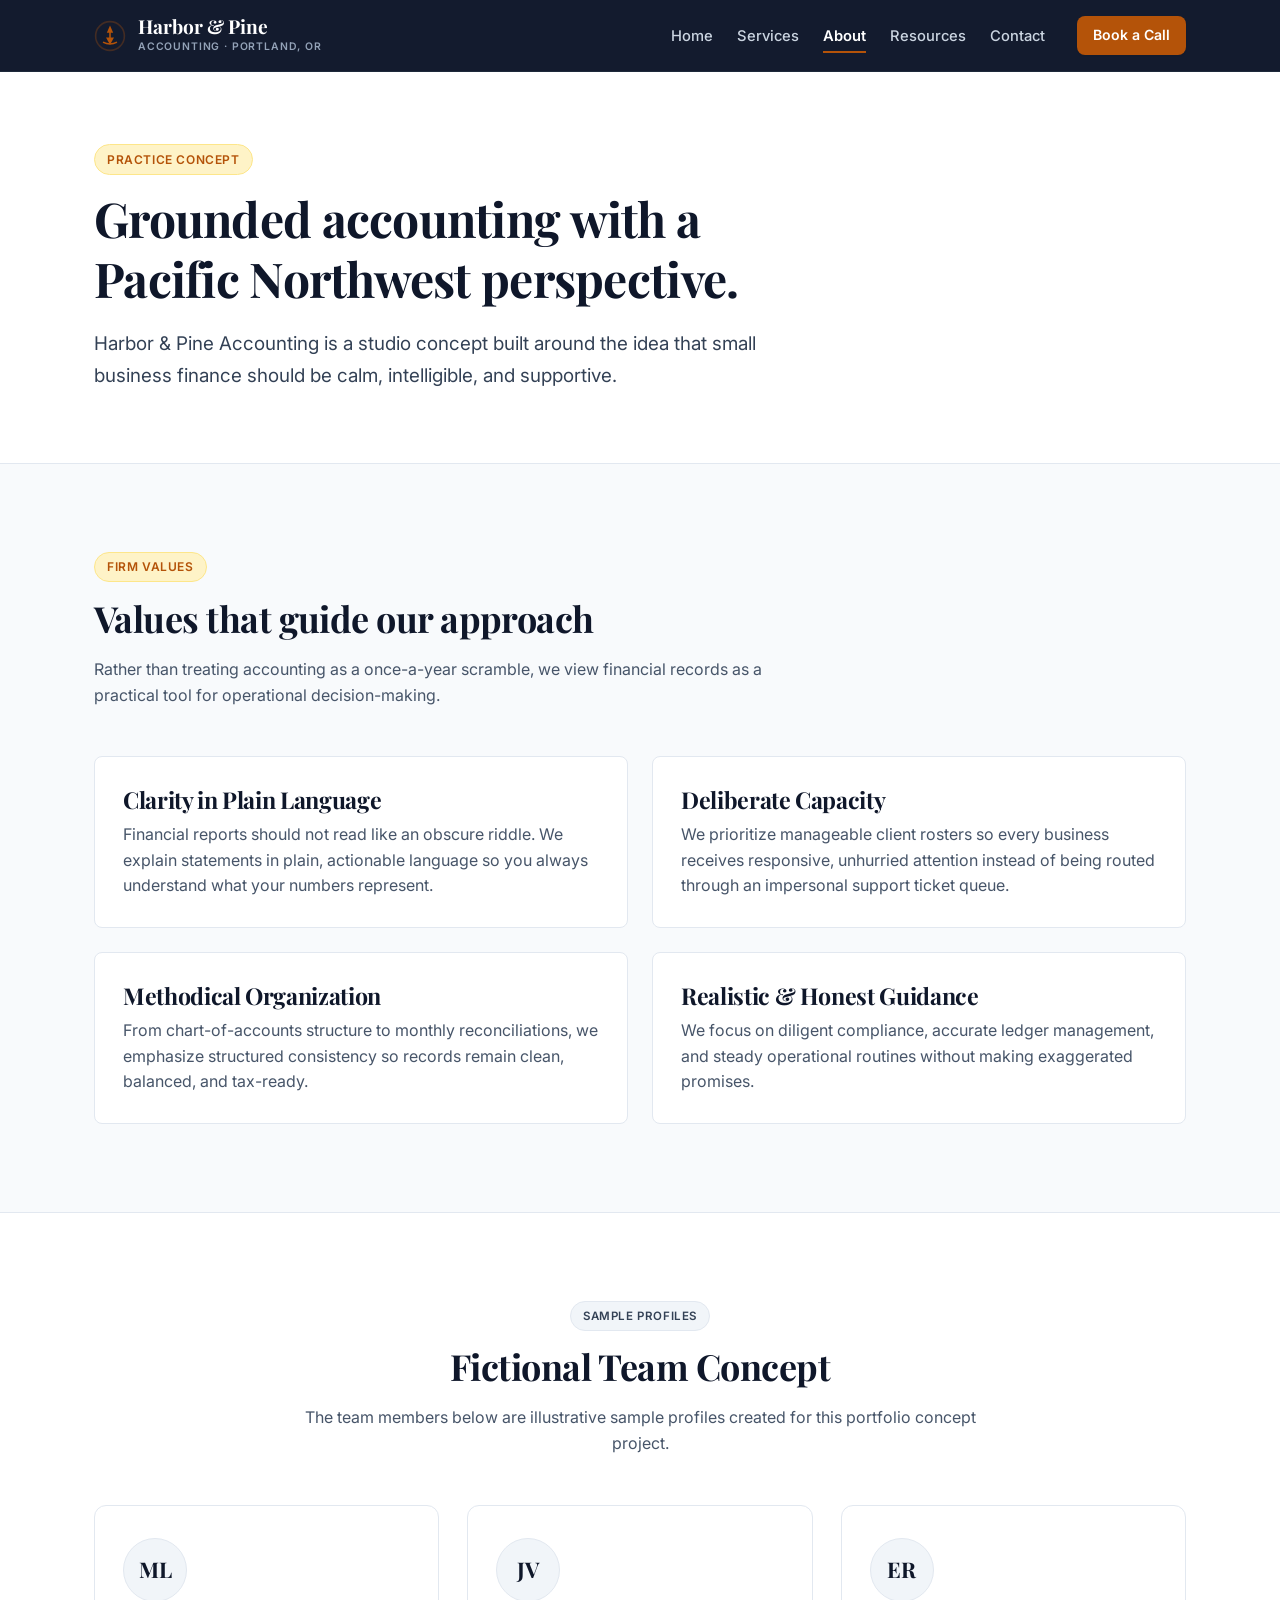
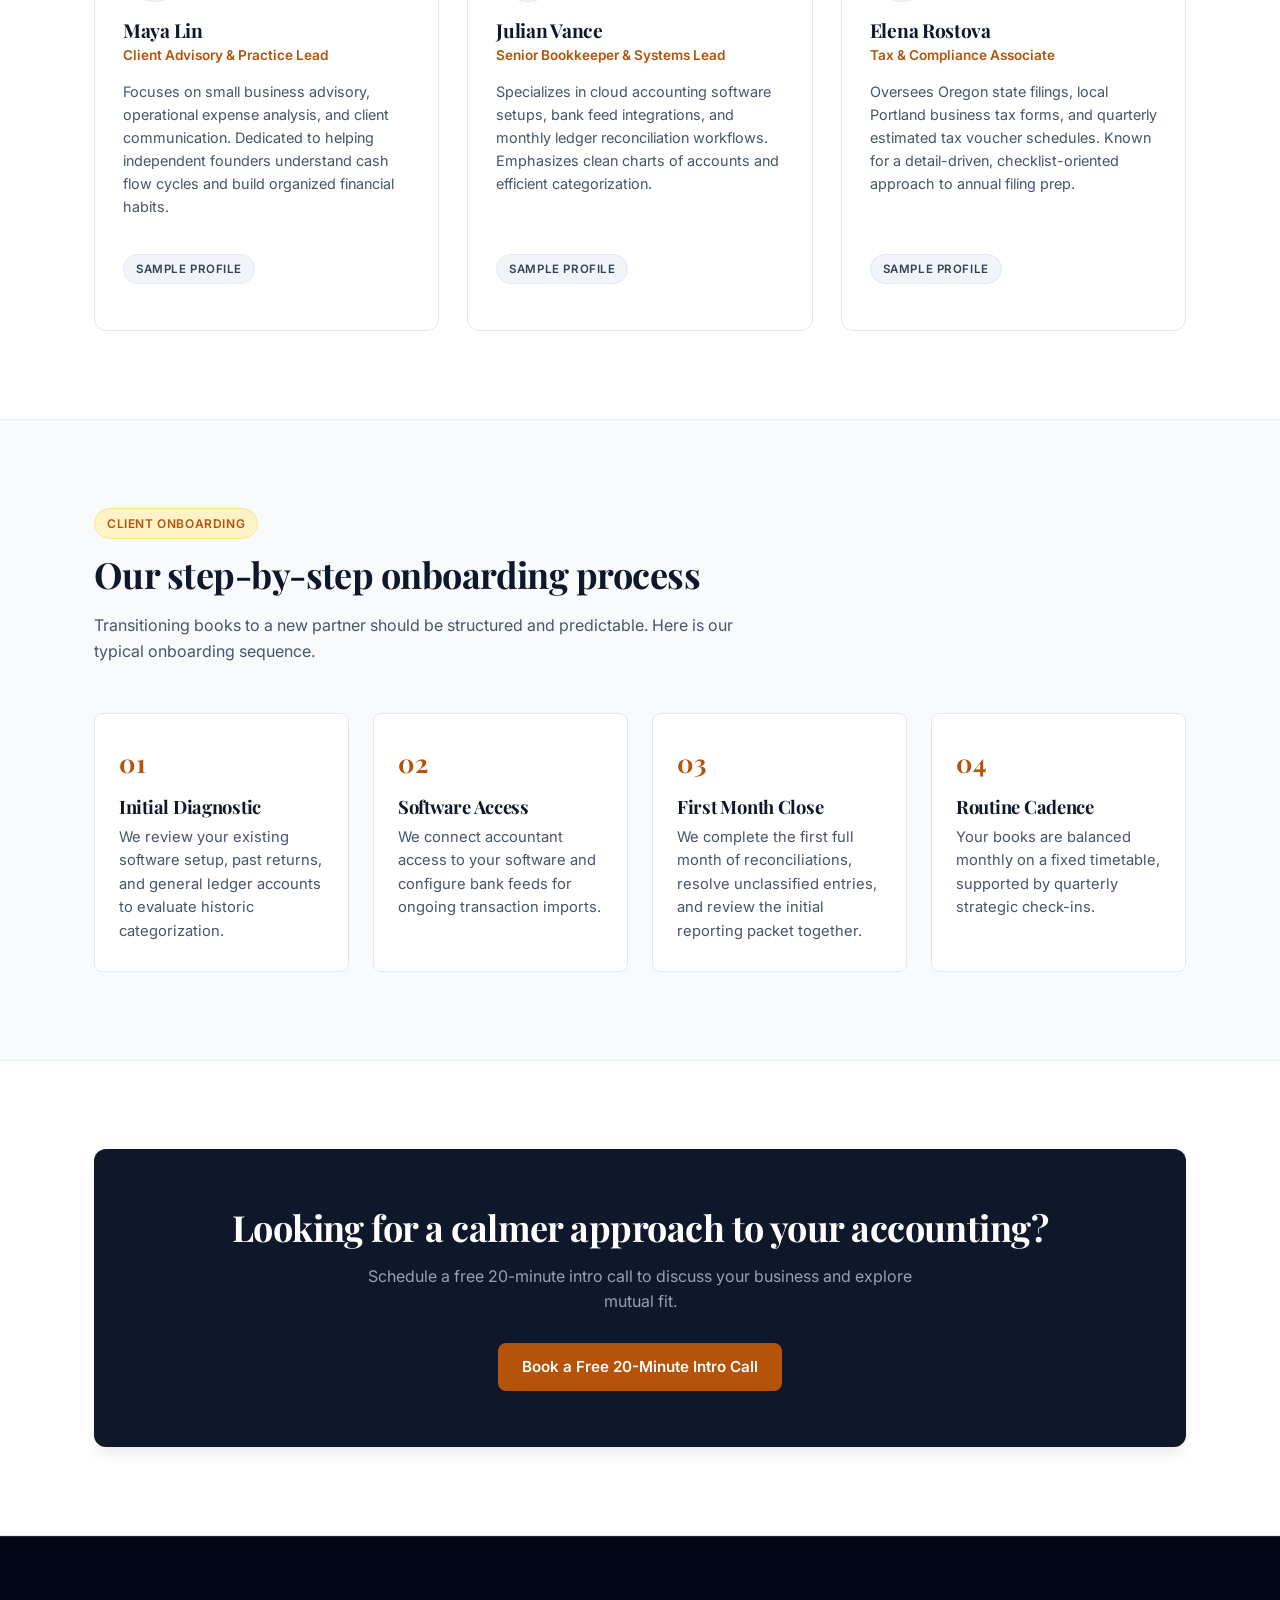
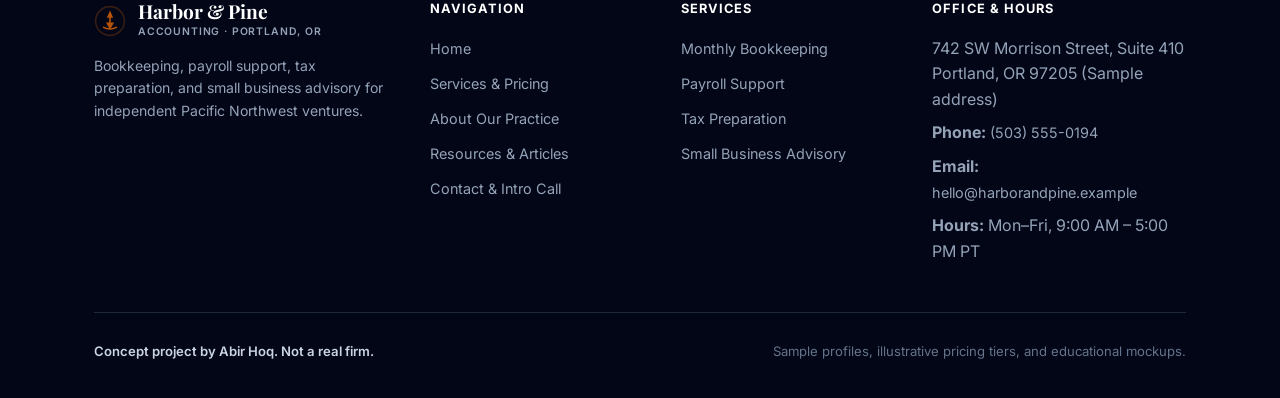
==== commit 430c0888: "Add files via upload" ====
--- a/about.html
+++ b/about.html
@@ -4,27 +4,27 @@
   <meta charset="UTF-8">
   <meta name="viewport" content="width=device-width, initial-scale=1.0">
   <title>About Our Practice | Harbor &amp; Pine Accounting</title>
-  <meta name="description" content="Discover the philosophy, core values, sample team profiles, and collaborative client onboarding process of Harbor &amp; Pine Accounting in Portland, Oregon.">
-  <link rel="canonical" href="about.html">
-
-  <!-- Google Fonts -->
+  <meta name="description" content="Discover the values, sample team profiles, and collaborative client onboarding process of Harbor &amp; Pine Accounting in Portland, Oregon.">
+  <link rel="canonical" href="./about.html">
+
+  <!-- Google Fonts: Playfair Display & Inter -->
   <link rel="preconnect" href="https://fonts.googleapis.com">
   <link rel="preconnect" href="https://fonts.gstatic.com" crossorigin>
-  <link href="https://fonts.googleapis.com/css2?family=Lora:ital,wght@0,500;0,600;0,700;1,400&family=Plus+Jakarta+Sans:wght@400;500;600;700&display=swap" rel="stylesheet">
-
-  <link rel="stylesheet" href="styles.css">
+  <link href="https://fonts.googleapis.com/css2?family=Inter:wght@400;500;600;700&family=Playfair+Display:wght@600;700&display=swap" rel="stylesheet">
+
+  <link rel="stylesheet" href="./styles.css">
 </head>
 <body>
   <a href="#main-content" class="skip-link">Skip to main content</a>
 
-  <!-- Shared Header -->
+  <!-- Header -->
   <header class="site-header">
     <div class="container header-container">
-      <a href="index.html" class="brand" aria-label="Harbor &amp; Pine Accounting Home">
+      <a href="./index.html" class="brand" aria-label="Harbor &amp; Pine Accounting Home">
         <svg class="brand-icon" viewBox="0 0 40 40" fill="none" aria-hidden="true">
-          <circle cx="20" cy="20" r="18" stroke="currentColor" stroke-width="2" stroke-opacity="0.25"/>
+          <circle cx="20" cy="20" r="18" stroke="currentColor" stroke-width="2" stroke-opacity="0.3"/>
           <path d="M20 7L24 16H21V22H25L20 31L15 22H19V16H16L20 7Z" fill="currentColor"/>
-          <path d="M12 28C14.5 29.5 17 30 20 30C23 30 25.5 29.5 28 28" stroke="#C29B38" stroke-width="2" stroke-linecap="round"/>
+          <path d="M12 28C14.5 29.5 17 30 20 30C23 30 25.5 29.5 28 28" stroke="currentColor" stroke-width="2" stroke-linecap="round"/>
         </svg>
         <div class="brand-text">
           <span class="brand-title">Harbor &amp; Pine</span>
@@ -45,17 +45,17 @@
         </svg>
       </button>
 
-      <!-- Nav Menu -->
+      <!-- Navigation Links -->
       <nav id="primary-nav" class="nav-menu-wrapper" aria-label="Primary navigation">
         <ul class="nav-links">
-          <li><a href="index.html" class="nav-link">Home</a></li>
-          <li><a href="services.html" class="nav-link">Services</a></li>
-          <li><a href="about.html" class="nav-link active" aria-current="page">About</a></li>
-          <li><a href="resources.html" class="nav-link">Resources</a></li>
-          <li><a href="contact.html" class="nav-link">Contact</a></li>
+          <li><a href="./index.html" class="nav-link">Home</a></li>
+          <li><a href="./services.html" class="nav-link">Services</a></li>
+          <li><a href="./about.html" class="nav-link active" aria-current="page">About</a></li>
+          <li><a href="./resources.html" class="nav-link">Resources</a></li>
+          <li><a href="./contact.html" class="nav-link">Contact</a></li>
         </ul>
         <div class="nav-cta-wrapper">
-          <a href="contact.html" class="btn btn--accent btn--sm">Book a Call</a>
+          <a href="./contact.html" class="btn btn--accent btn--sm">Book a Call</a>
         </div>
       </nav>
     </div>
@@ -63,140 +63,103 @@
 
   <!-- Main Content -->
   <main id="main-content">
-    <!-- Page Header Intro -->
     <header class="page-intro">
       <div class="container">
         <div class="page-intro-content">
-          <span class="badge badge--pine">Practice Overview</span>
+          <span class="badge">Practice Concept</span>
           <h1>Grounded accounting with a Pacific Northwest perspective.</h1>
           <p class="lead">
-            Harbor &amp; Pine Accounting is a studio concept built around the belief that small business finance should be calm, intelligible, and supportive.
+            Harbor &amp; Pine Accounting is a studio concept built around the idea that small business finance should be calm, intelligible, and supportive.
           </p>
         </div>
       </div>
     </header>
 
-    <!-- Narrative & Values Section -->
+    <!-- Core Values -->
     <section class="section">
       <div class="container">
         <div class="section-header">
-          <span class="badge">Core Principles</span>
+          <span class="badge">Firm Values</span>
           <h2>Values that guide our approach</h2>
           <p>
-            Rather than treating accounting as a once-a-year compliance burden, we approach financial records as a vital tool for clear-headed decision-making.
+            Rather than treating accounting as a once-a-year scramble, we view financial records as a practical tool for operational decision-making.
           </p>
         </div>
 
         <div class="values-grid">
           <div class="value-card">
-            <div class="value-icon" aria-hidden="true">
-              <svg viewBox="0 0 24 24" fill="none" stroke="currentColor" stroke-width="2">
-                <circle cx="12" cy="12" r="10"/>
-                <line x1="12" y1="8" x2="12" y2="12"/>
-                <line x1="12" y1="16" x2="12.01" y2="16"/>
-              </svg>
-            </div>
             <h3>Clarity in Plain Language</h3>
             <p>
-              Financial statements should not read like an obscure riddle. We take time to explain reports in straightforward, actionable language so you always understand what your numbers mean.
-            </p>
-          </div>
-
-          <div class="value-card">
-            <div class="value-icon" aria-hidden="true">
-              <svg viewBox="0 0 24 24" fill="none" stroke="currentColor" stroke-width="2">
-                <path d="M17 21v-2a4 4 0 0 0-4-4H5a4 4 0 0 0-4 4v2"/>
-                <circle cx="9" cy="7" r="4"/>
-                <path d="M23 21v-2a4 4 0 0 0-3-3.87"/>
-                <path d="M16 3.13a4 4 0 0 1 0 7.75"/>
-              </svg>
-            </div>
+              Financial reports should not read like an obscure riddle. We explain statements in plain, actionable language so you always understand what your numbers represent.
+            </p>
+          </div>
+
+          <div class="value-card">
             <h3>Deliberate Capacity</h3>
             <p>
-              We intentionally limit the volume of active monthly client accounts we take on. This allows us to provide thorough, unhurried attention to each client rather than functioning as an impersonal ticket queue.
-            </p>
-          </div>
-
-          <div class="value-card">
-            <div class="value-icon" aria-hidden="true">
-              <svg viewBox="0 0 24 24" fill="none" stroke="currentColor" stroke-width="2">
-                <rect x="3" y="11" width="18" height="11" rx="2" ry="2"/>
-                <path d="M7 11V7a5 5 0 0 1 10 0v4"/>
-              </svg>
-            </div>
-            <h3>Meticulous Data Care</h3>
-            <p>
-              Your financial data is handled through modern, secure cloud portals with strict role permissions. We treat every receipt, statement, and tax voucher with methodical confidentiality.
-            </p>
-          </div>
-
-          <div class="value-card">
-            <div class="value-icon" aria-hidden="true">
-              <svg viewBox="0 0 24 24" fill="none" stroke="currentColor" stroke-width="2">
-                <path d="M22 11.08V12a10 10 0 1 1-5.93-9.14"/>
-                <polyline points="22 4 12 14.01 9 11.01"/>
-              </svg>
-            </div>
+              We prioritize manageable client rosters so every business receives responsive, unhurried attention instead of being routed through an impersonal support ticket queue.
+            </p>
+          </div>
+
+          <div class="value-card">
+            <h3>Methodical Organization</h3>
+            <p>
+              From chart-of-accounts structure to monthly reconciliations, we emphasize structured consistency so records remain clean, balanced, and tax-ready.
+            </p>
+          </div>
+
+          <div class="value-card">
             <h3>Realistic &amp; Honest Guidance</h3>
             <p>
-              We do not promise unrealistic tax loopholes or fabricated refund windfalls. We focus on diligent compliance, accurate ledger management, and reliable financial routines.
-            </p>
-          </div>
-        </div>
-      </div>
-    </section>
-
-    <!-- Team Section (Explicitly Labeled: Sample profiles) -->
+              We focus on diligent compliance, accurate ledger management, and steady operational routines without making exaggerated promises.
+            </p>
+          </div>
+        </div>
+      </div>
+    </section>
+
+    <!-- Sample Team Section -->
     <section class="section section--alt">
       <div class="container">
         <div class="section-header section-header--center">
           <span class="badge badge--sample">Sample profiles</span>
           <h2>Fictional Team Concept</h2>
           <p>
-            The team members below represent illustrative sample profiles created for this portfolio concept project.
+            The team members below are illustrative sample profiles created for this portfolio concept project.
           </p>
         </div>
 
         <div class="team-grid-3">
-          <!-- Profile 1 -->
           <article class="team-card">
-            <div class="team-avatar-placeholder" aria-hidden="true">
-              ML
-            </div>
+            <div class="team-avatar-placeholder" aria-hidden="true">ML</div>
             <h3 class="team-name">Maya Lin</h3>
             <div class="team-role">Client Advisory &amp; Practice Lead</div>
             <p class="team-bio">
-              Focuses on small business advisory, operational expense analysis, and client communications. Dedicated to helping independent founders understand cash flow cycles and build organized financial habits.
+              Focuses on small business advisory, operational expense analysis, and client communication. Dedicated to helping independent founders understand cash flow cycles and build organized financial habits.
             </p>
             <div style="margin-top: auto; padding-top: 1rem;">
               <span class="badge badge--sample">Sample profile</span>
             </div>
           </article>
 
-          <!-- Profile 2 -->
           <article class="team-card">
-            <div class="team-avatar-placeholder" aria-hidden="true">
-              JV
-            </div>
+            <div class="team-avatar-placeholder" aria-hidden="true">JV</div>
             <h3 class="team-name">Julian Vance</h3>
             <div class="team-role">Senior Bookkeeper &amp; Systems Lead</div>
             <p class="team-bio">
-              Specializes in cloud accounting software setups, bank feed integrations, and monthly ledger reconciliation workflows. Passionate about automating repetitive data entry and maintaining clean charts of accounts.
+              Specializes in cloud accounting software setups, bank feed integrations, and monthly ledger reconciliation workflows. Emphasizes clean charts of accounts and efficient categorization.
             </p>
             <div style="margin-top: auto; padding-top: 1rem;">
               <span class="badge badge--sample">Sample profile</span>
             </div>
           </article>
 
-          <!-- Profile 3 -->
           <article class="team-card">
-            <div class="team-avatar-placeholder" aria-hidden="true">
-              ER
-            </div>
+            <div class="team-avatar-placeholder" aria-hidden="true">ER</div>
             <h3 class="team-name">Elena Rostova</h3>
             <div class="team-role">Tax &amp; Compliance Associate</div>
             <p class="team-bio">
-              Oversees Oregon state filings, local Portland business tax submissions, and quarterly estimated tax voucher schedules. Known for a detail-driven, checklist-oriented approach to tax season readiness.
+              Oversees Oregon state filings, local Portland business tax forms, and quarterly estimated tax voucher schedules. Known for a detail-driven, checklist-oriented approach to annual filing prep.
             </p>
             <div style="margin-top: auto; padding-top: 1rem;">
               <span class="badge badge--sample">Sample profile</span>
@@ -206,78 +169,62 @@
       </div>
     </section>
 
-    <!-- Client Onboarding Process Section -->
+    <!-- Onboarding Process -->
     <section class="section">
       <div class="container">
         <div class="section-header">
-          <span class="badge badge--pine">Client Experience</span>
+          <span class="badge">Client Onboarding</span>
           <h2>Our step-by-step onboarding process</h2>
           <p>
-            Transitioning your books or onboarding a new accounting partner should feel seamless. Here is how we welcome and integrate new clients.
+            Transitioning books to a new partner should be structured and predictable. Here is our typical onboarding sequence.
           </p>
         </div>
 
         <div class="process-grid-4">
           <div class="process-step">
-            <div class="step-number" aria-hidden="true">Step 1</div>
-            <h3 class="step-title">Initial Diagnostic</h3>
-            <p class="step-desc">
-              We review your existing software setup, recent tax returns, and general ledger accounts to understand your historical transaction structure.
-            </p>
-          </div>
-
-          <div class="process-step">
-            <div class="step-number" aria-hidden="true">Step 2</div>
-            <h3 class="step-title">Secure Connection</h3>
-            <p class="step-desc">
-              We set up read-only bank feeds, invite users to our encrypted document portal, and organize digital receipt collection folders.
-            </p>
-          </div>
-
-          <div class="process-step">
-            <div class="step-number" aria-hidden="true">Step 3</div>
-            <h3 class="step-title">Initial Month Close</h3>
-            <p class="step-desc">
-              We complete the first full month of reconciliations together, resolve any uncategorized items, and review the initial reporting packet.
-            </p>
-          </div>
-
-          <div class="process-step">
-            <div class="step-number" aria-hidden="true">Step 4</div>
-            <h3 class="step-title">Steady-State Cadence</h3>
-            <p class="step-desc">
-              With the foundation settled, your books are reconciled monthly on an automated timetable, supported by proactive quarterly reviews.
-            </p>
-          </div>
-        </div>
-      </div>
-    </section>
-
-    <!-- Portland Roots Section -->
+            <div class="step-number" aria-hidden="true">01</div>
+            <h3 style="font-size: 1.15rem;">Initial Diagnostic</h3>
+            <p style="font-size: 0.92rem; color: var(--color-text-muted);">
+              We review your existing software setup, past returns, and general ledger accounts to evaluate historic categorization.
+            </p>
+          </div>
+
+          <div class="process-step">
+            <div class="step-number" aria-hidden="true">02</div>
+            <h3 style="font-size: 1.15rem;">Software Access</h3>
+            <p style="font-size: 0.92rem; color: var(--color-text-muted);">
+              We connect accountant access to your software and configure bank feeds for ongoing transaction imports.
+            </p>
+          </div>
+
+          <div class="process-step">
+            <div class="step-number" aria-hidden="true">03</div>
+            <h3 style="font-size: 1.15rem;">First Month Close</h3>
+            <p style="font-size: 0.92rem; color: var(--color-text-muted);">
+              We complete the first full month of reconciliations, resolve unclassified entries, and review the initial reporting packet together.
+            </p>
+          </div>
+
+          <div class="process-step">
+            <div class="step-number" aria-hidden="true">04</div>
+            <h3 style="font-size: 1.15rem;">Routine Cadence</h3>
+            <p style="font-size: 0.92rem; color: var(--color-text-muted);">
+              Your books are balanced monthly on a fixed timetable, supported by quarterly strategic check-ins.
+            </p>
+          </div>
+        </div>
+      </div>
+    </section>
+
+    <!-- Closing CTA -->
     <section class="section section--alt">
-      <div class="container">
-        <div style="max-width: 760px; margin: 0 auto; text-align: center;">
-          <span class="badge">Local Roots</span>
-          <h2>Designed for Portland&rsquo;s independent spirit</h2>
-          <p>
-            From craft coffee roasters and culinary artisans in the Central Eastside to digital product agencies in the Pearl District and tradespeople across the metro area, we value the independent culture that defines the Pacific Northwest.
-          </p>
-          <div style="margin-top: 1.5rem;">
-            <a href="contact.html" class="btn btn--secondary">Connect With Our Portland Studio</a>
-          </div>
-        </div>
-      </div>
-    </section>
-
-    <!-- Closing CTA Banner -->
-    <section class="section">
       <div class="container">
         <div class="cta-banner">
           <h2>Looking for a calmer approach to your accounting?</h2>
           <p>
-            Schedule a free 20-minute intro call to see if our practice is the right fit for your business.
-          </p>
-          <a href="contact.html" class="btn btn--accent">Book a Free 20-Minute Intro Call</a>
+            Schedule a free 20-minute intro call to discuss your business and explore mutual fit.
+          </p>
+          <a href="./contact.html" class="btn btn--accent">Book a Free 20-Minute Intro Call</a>
         </div>
       </div>
     </section>
@@ -287,13 +234,12 @@
   <footer class="site-footer">
     <div class="container">
       <div class="footer-grid">
-        <!-- Col 1: Brand & Concept Note -->
         <div class="footer-brand">
           <div class="brand">
-            <svg class="brand-icon" style="color: #4E8775;" viewBox="0 0 40 40" fill="none" aria-hidden="true">
-              <circle cx="20" cy="20" r="18" stroke="currentColor" stroke-width="2" stroke-opacity="0.25"/>
+            <svg class="brand-icon" viewBox="0 0 40 40" fill="none" aria-hidden="true">
+              <circle cx="20" cy="20" r="18" stroke="currentColor" stroke-width="2" stroke-opacity="0.3"/>
               <path d="M20 7L24 16H21V22H25L20 31L15 22H19V16H16L20 7Z" fill="currentColor"/>
-              <path d="M12 28C14.5 29.5 17 30 20 30C23 30 25.5 29.5 28 28" stroke="#C29B38" stroke-width="2" stroke-linecap="round"/>
+              <path d="M12 28C14.5 29.5 17 30 20 30C23 30 25.5 29.5 28 28" stroke="currentColor" stroke-width="2" stroke-linecap="round"/>
             </svg>
             <div class="brand-text">
               <span class="brand-title">Harbor &amp; Pine</span>
@@ -301,56 +247,51 @@
             </div>
           </div>
           <p class="footer-brand-desc">
-            Thoughtful bookkeeping, payroll support, tax preparation, and small business advisory for independent Pacific Northwest ventures.
-          </p>
-        </div>
-
-        <!-- Col 2: Navigation Links -->
+            Bookkeeping, payroll support, tax preparation, and small business advisory for independent Pacific Northwest ventures.
+          </p>
+        </div>
+
         <div>
           <h4 class="footer-col-title">Navigation</h4>
           <ul class="footer-links">
-            <li><a href="index.html" class="footer-link">Home</a></li>
-            <li><a href="services.html" class="footer-link">Services &amp; Pricing</a></li>
-            <li><a href="about.html" class="footer-link">About Our Practice</a></li>
-            <li><a href="resources.html" class="footer-link">Resources &amp; Articles</a></li>
-            <li><a href="contact.html" class="footer-link">Contact &amp; Intro Call</a></li>
+            <li><a href="./index.html" class="footer-link">Home</a></li>
+            <li><a href="./services.html" class="footer-link">Services &amp; Pricing</a></li>
+            <li><a href="./about.html" class="footer-link">About Our Practice</a></li>
+            <li><a href="./resources.html" class="footer-link">Resources &amp; Articles</a></li>
+            <li><a href="./contact.html" class="footer-link">Contact &amp; Intro Call</a></li>
           </ul>
         </div>
 
-        <!-- Col 3: Services -->
         <div>
           <h4 class="footer-col-title">Services</h4>
           <ul class="footer-links">
-            <li><a href="services.html#bookkeeping" class="footer-link">Monthly Bookkeeping</a></li>
-            <li><a href="services.html#payroll" class="footer-link">Payroll Support</a></li>
-            <li><a href="services.html#tax-prep" class="footer-link">Tax Preparation</a></li>
-            <li><a href="services.html#advisory" class="footer-link">Small Business Advisory</a></li>
+            <li><a href="./services.html#bookkeeping" class="footer-link">Monthly Bookkeeping</a></li>
+            <li><a href="./services.html#payroll" class="footer-link">Payroll Support</a></li>
+            <li><a href="./services.html#tax-prep" class="footer-link">Tax Preparation</a></li>
+            <li><a href="./services.html#advisory" class="footer-link">Small Business Advisory</a></li>
           </ul>
         </div>
 
-        <!-- Col 4: Fictional Office & Hours -->
-        <div class="footer-contact-info">
-          <h4 class="footer-col-title">Portland Studio</h4>
-          <p>742 SW Morrison Street, Suite 410<br>Portland, Oregon 97205</p>
-          <p><strong>Phone:</strong> <a href="tel:5035550194" class="footer-link">(503) 555-0194</a></p>
-          <p><strong>Email:</strong> <a href="mailto:hello@harborandpine.example" class="footer-link">hello@harborandpine.example</a></p>
-          <p><strong>Hours:</strong> Mon–Thu 9am–5pm PST, Fri 9am–2pm PST</p>
-        </div>
-      </div>
-
-      <!-- Bottom Legal & Mandatory Concept Disclaimer -->
+        <div>
+          <h4 class="footer-col-title">Office &amp; Hours</h4>
+          <p style="margin-bottom: 0.5rem; color: #94A3B8;">742 SW Morrison Street, Suite 410<br>Portland, OR 97205 (Sample address)</p>
+          <p style="margin-bottom: 0.5rem; color: #94A3B8;"><strong>Phone:</strong> <a href="tel:5035550194" class="footer-link">(503) 555-0194</a></p>
+          <p style="margin-bottom: 0.5rem; color: #94A3B8;"><strong>Email:</strong> <a href="mailto:hello@harborandpine.example" class="footer-link">hello@harborandpine.example</a></p>
+          <p style="color: #94A3B8;"><strong>Hours:</strong> Mon–Fri, 9:00 AM – 5:00 PM PT</p>
+        </div>
+      </div>
+
       <div class="footer-bottom">
         <div>
           <span class="footer-disclaimer-highlight">Concept project by Abir Hoq. Not a real firm.</span>
-          <span>· Created for portfolio demonstration purposes only.</span>
-        </div>
-        <div>
-          <span>All profiles, rates, and scenarios are fictional concept representations.</span>
+        </div>
+        <div>
+          <span>Sample profiles, illustrative pricing tiers, and educational mockups.</span>
         </div>
       </div>
     </div>
   </footer>
 
-  <script src="script.js"></script>
+  <script src="./script.js"></script>
 </body>
 </html>
--- a/styles.css
+++ b/styles.css
@@ -1,68 +1,63 @@
 /* ==========================================================================
    HARBOR & PINE ACCOUNTING - STYLESHEET
-   Portland, Oregon | Portfolio Concept Project
+   Portland, Oregon | Concept Portfolio Project
    ========================================================================== */
 
-/* --- 1. CSS Custom Properties / Design Tokens --- */
+/* --- 1. Custom Properties / Design Tokens --- */
 :root {
-  /* Color Palette */
-  --color-bg: #F9F9FB;
+  /* Palette */
+  --color-bg: #F8FAFC;
   --color-surface: #FFFFFF;
-  --color-surface-alt: #F1F5F9;
-  --color-surface-tint: #F7F5EE;
-  
-  --color-navy-900: #0A0F1D;
+  --color-surface-subtle: #F1F5F9;
+  --color-surface-card: #FFFFFF;
+
+  --color-navy-900: #020617;
   --color-navy-800: #0F172A;
   --color-navy-700: #1E293B;
   --color-navy-600: #334155;
-  
-  --color-pine-800: #1B382F;
-  --color-pine-700: #264E41;
-  --color-pine-100: #EAF2EE;
-  
-  --color-accent: #C29B38;
-  --color-accent-hover: #AB852C;
-  --color-accent-light: #FBF6EA;
-  --color-accent-border: #E8D39E;
-  
+
+  --color-accent: #B45309;
+  --color-accent-hover: #92400E;
+  --color-accent-subtle: #FEF3C7;
+  --color-accent-border: #FDE68A;
+
   --color-text-main: #0F172A;
-  --color-text-muted: #526071;
-  --color-text-subtle: #7A899C;
+  --color-text-muted: #475569;
+  --color-text-subtle: #64748B;
   --color-text-inverse: #FFFFFF;
-  
+
   --color-border: #E2E8F0;
-  --color-border-dark: #CBD5E1;
-  
+  --color-border-hover: #CBD5E1;
+
   --color-error: #B91C1C;
   --color-error-bg: #FEF2F2;
   --color-error-border: #FCA5A5;
-  
+
   --color-success: #15803D;
   --color-success-bg: #F0FDF4;
   --color-success-border: #86EFAC;
-  
+
   /* Typography */
-  --font-serif: 'Lora', Georgia, 'Times New Roman', serif;
-  --font-sans: 'Plus Jakarta Sans', -apple-system, BlinkMacSystemFont, 'Segoe UI', Roboto, sans-serif;
-  
-  /* Radii & Shadows */
+  --font-serif: 'Playfair Display', Georgia, Cambria, serif;
+  --font-sans: 'Inter', -apple-system, BlinkMacSystemFont, 'Segoe UI', Roboto, Helvetica, Arial, sans-serif;
+
+  /* Elevation & Shape */
   --radius-sm: 4px;
   --radius-md: 8px;
-  --radius-lg: 14px;
+  --radius-lg: 12px;
   --radius-full: 9999px;
-  
-  --shadow-sm: 0 1px 3px rgba(15, 23, 42, 0.05);
-  --shadow-md: 0 4px 12px rgba(15, 23, 42, 0.06), 0 1px 3px rgba(15, 23, 42, 0.04);
-  --shadow-lg: 0 10px 25px -4px rgba(15, 23, 42, 0.08), 0 4px 10px -2px rgba(15, 23, 42, 0.04);
-  
+
+  --shadow-sm: 0 1px 2px 0 rgba(0, 0, 0, 0.05);
+  --shadow-md: 0 4px 6px -1px rgba(0, 0, 0, 0.07), 0 2px 4px -2px rgba(0, 0, 0, 0.05);
+  --shadow-lg: 0 10px 15px -3px rgba(0, 0, 0, 0.08), 0 4px 6px -4px rgba(0, 0, 0, 0.04);
+
   /* Layout */
-  --container-max: 1160px;
-  --header-height: 76px;
-  --transition-fast: 0.18s ease-in-out;
-  --transition-base: 0.25s ease-in-out;
-}
-
-/* --- 2. CSS Reset & Base Rules --- */
+  --container-max: 1140px;
+  --header-height: 72px;
+  --transition: 0.18s ease-in-out;
+}
+
+/* --- 2. Reset & Base --- */
 *, *::before, *::after {
   box-sizing: border-box;
   margin: 0;
@@ -78,14 +73,13 @@
 body {
   font-family: var(--font-sans);
   font-size: 1rem;
-  line-height: 1.65;
+  line-height: 1.6;
   color: var(--color-text-main);
   background-color: var(--color-bg);
   min-height: 100vh;
   display: flex;
   flex-direction: column;
   -webkit-font-smoothing: antialiased;
-  -moz-osx-font-smoothing: grayscale;
 }
 
 main {
@@ -100,7 +94,7 @@
 a {
   color: inherit;
   text-decoration: none;
-  transition: color var(--transition-fast);
+  transition: color var(--transition), border-color var(--transition);
 }
 
 button, input, select, textarea {
@@ -118,25 +112,23 @@
   list-style: none;
 }
 
-/* Accessibility: Focus rings */
 :focus-visible {
   outline: 2px solid var(--color-accent);
   outline-offset: 3px;
 }
 
-/* Skip link for screen reader accessibility */
 .skip-link {
   position: absolute;
   top: -100px;
   left: 20px;
-  background-color: var(--color-navy-800);
-  color: var(--color-text-inverse);
-  padding: 10px 18px;
+  background: var(--color-navy-800);
+  color: #FFFFFF;
+  padding: 8px 16px;
+  font-weight: 600;
   font-size: 0.9rem;
-  font-weight: 600;
+  z-index: 1000;
   border-radius: var(--radius-sm);
-  z-index: 1000;
-  transition: top var(--transition-fast);
+  transition: top var(--transition);
 }
 .skip-link:focus {
   top: 16px;
@@ -147,23 +139,23 @@
   font-family: var(--font-serif);
   color: var(--color-navy-800);
   line-height: 1.25;
-  font-weight: 600;
+  font-weight: 700;
   letter-spacing: -0.015em;
 }
 
 h1 {
-  font-size: clamp(2.1rem, 4.5vw, 3.25rem);
+  font-size: clamp(2rem, 4vw, 3rem);
   margin-bottom: 1.25rem;
 }
 
 h2 {
-  font-size: clamp(1.65rem, 3.2vw, 2.35rem);
+  font-size: clamp(1.6rem, 3vw, 2.25rem);
   margin-bottom: 1rem;
 }
 
 h3 {
-  font-size: clamp(1.2rem, 2.2vw, 1.45rem);
-  margin-bottom: 0.65rem;
+  font-size: clamp(1.2rem, 2vw, 1.45rem);
+  margin-bottom: 0.5rem;
 }
 
 p {
@@ -176,12 +168,12 @@
 }
 
 .lead {
-  font-size: clamp(1.05rem, 1.8vw, 1.2rem);
-  line-height: 1.7;
+  font-size: clamp(1.05rem, 1.8vw, 1.18rem);
+  line-height: 1.65;
   color: var(--color-navy-600);
 }
 
-/* --- 4. Layout & Utilities --- */
+/* --- 4. Layout & Containers --- */
 .container {
   width: 100%;
   max-width: var(--container-max);
@@ -198,8 +190,8 @@
 
 @media (min-width: 768px) {
   .section {
-    padding-top: 6rem;
-    padding-bottom: 6rem;
+    padding-top: 5.5rem;
+    padding-bottom: 5.5rem;
   }
 }
 
@@ -209,15 +201,9 @@
   border-bottom: 1px solid var(--color-border);
 }
 
-.section--subtle {
-  background-color: var(--color-surface-tint);
-  border-top: 1px solid var(--color-accent-border);
-  border-bottom: 1px solid var(--color-accent-border);
-}
-
 .section-header {
   max-width: 680px;
-  margin-bottom: 3.25rem;
+  margin-bottom: 3rem;
 }
 
 .section-header--center {
@@ -226,51 +212,43 @@
   margin-right: auto;
 }
 
-/* Badges & Tags */
+/* Badges */
 .badge {
   display: inline-flex;
   align-items: center;
-  gap: 0.45rem;
-  padding: 0.35rem 0.85rem;
-  font-size: 0.78rem;
+  gap: 0.4rem;
+  padding: 0.3rem 0.75rem;
+  font-size: 0.75rem;
   font-weight: 600;
   letter-spacing: 0.05em;
   text-transform: uppercase;
   border-radius: var(--radius-full);
-  margin-bottom: 1rem;
-  background-color: var(--color-accent-light);
-  color: var(--color-accent-hover);
+  margin-bottom: 0.85rem;
+  background-color: var(--color-accent-subtle);
+  color: var(--color-accent);
   border: 1px solid var(--color-accent-border);
 }
 
-.badge--pine {
-  background-color: var(--color-pine-100);
-  color: var(--color-pine-700);
-  border-color: #C3DAD1;
-}
-
 .badge--sample {
-  background-color: #F1F5F9;
-  color: #475569;
-  border: 1px dashed #CBD5E1;
-  font-style: italic;
-  text-transform: none;
-  letter-spacing: 0;
-  font-size: 0.75rem;
-  padding: 0.25rem 0.65rem;
-}
-
-/* Button Component */
+  background-color: var(--color-surface-subtle);
+  color: var(--color-navy-600);
+  border: 1px solid var(--color-border);
+  text-transform: uppercase;
+  letter-spacing: 0.05em;
+  font-size: 0.72rem;
+}
+
+/* Buttons */
 .btn {
   display: inline-flex;
   align-items: center;
   justify-content: center;
   gap: 0.5rem;
-  padding: 0.82rem 1.65rem;
+  padding: 0.75rem 1.5rem;
   font-size: 0.95rem;
   font-weight: 600;
   border-radius: var(--radius-md);
-  transition: all var(--transition-fast);
+  transition: all var(--transition);
   text-align: center;
   white-space: nowrap;
 }
@@ -288,21 +266,19 @@
 
 .btn--accent {
   background-color: var(--color-accent);
-  color: var(--color-navy-900);
-  font-weight: 700;
-  box-shadow: 0 2px 8px rgba(194, 155, 56, 0.25);
+  color: #FFFFFF;
+  box-shadow: var(--shadow-sm);
 }
 .btn--accent:hover {
   background-color: var(--color-accent-hover);
-  color: #FFFFFF;
   transform: translateY(-1px);
-  box-shadow: 0 4px 14px rgba(194, 155, 56, 0.35);
+  box-shadow: var(--shadow-md);
 }
 
 .btn--secondary {
   background-color: transparent;
   color: var(--color-navy-800);
-  border: 1px solid var(--color-border-dark);
+  border: 1px solid var(--color-border-hover);
 }
 .btn--secondary:hover {
   background-color: var(--color-surface);
@@ -311,7 +287,7 @@
 }
 
 .btn--sm {
-  padding: 0.55rem 1.1rem;
+  padding: 0.5rem 1rem;
   font-size: 0.88rem;
 }
 
@@ -322,17 +298,14 @@
   gap: 1rem;
 }
 
-/* --- 5. Shared Header & Navigation --- */
+/* --- 5. Header & Navigation --- */
 .site-header {
   position: sticky;
   top: 0;
   z-index: 900;
-  background-color: rgba(255, 255, 255, 0.96);
-  backdrop-filter: blur(8px);
-  -webkit-backdrop-filter: blur(8px);
-  border-bottom: 1px solid var(--color-border);
+  background-color: rgba(15, 23, 42, 0.98);
+  border-bottom: 1px solid #1E293B;
   height: var(--header-height);
-  transition: box-shadow var(--transition-base);
 }
 
 .header-container {
@@ -342,19 +315,17 @@
   height: 100%;
 }
 
-/* Brand Logo */
 .brand {
   display: flex;
   align-items: center;
   gap: 0.75rem;
-  color: var(--color-navy-800);
-  text-decoration: none;
+  color: #FFFFFF;
 }
 
 .brand-icon {
-  width: 36px;
-  height: 36px;
-  color: var(--color-pine-700);
+  width: 32px;
+  height: 32px;
+  color: var(--color-accent);
   flex-shrink: 0;
 }
 
@@ -365,24 +336,22 @@
 
 .brand-title {
   font-family: var(--font-serif);
-  font-size: 1.25rem;
+  font-size: 1.2rem;
   font-weight: 700;
   line-height: 1.1;
-  color: var(--color-navy-800);
-  letter-spacing: -0.01em;
+  color: #FFFFFF;
 }
 
 .brand-tagline {
   font-family: var(--font-sans);
-  font-size: 0.68rem;
+  font-size: 0.65rem;
   font-weight: 600;
   letter-spacing: 0.08em;
   text-transform: uppercase;
-  color: var(--color-text-subtle);
+  color: #94A3B8;
   margin-top: 2px;
 }
 
-/* Navigation Links */
 .nav-menu-wrapper {
   display: flex;
   align-items: center;
@@ -392,25 +361,25 @@
 .nav-links {
   display: flex;
   align-items: center;
-  gap: 1.75rem;
+  gap: 1.5rem;
 }
 
 .nav-link {
   position: relative;
-  font-size: 0.94rem;
+  font-size: 0.92rem;
   font-weight: 500;
-  color: var(--color-navy-600);
+  color: #CBD5E1;
   padding: 0.5rem 0;
-  transition: color var(--transition-fast);
+  transition: color var(--transition);
 }
 
 .nav-link:hover {
-  color: var(--color-navy-800);
+  color: #FFFFFF;
 }
 
 .nav-link.active {
-  color: var(--color-navy-800);
-  font-weight: 700;
+  color: #FFFFFF;
+  font-weight: 600;
 }
 
 .nav-link.active::after {
@@ -421,27 +390,20 @@
   right: 0;
   height: 2px;
   background-color: var(--color-accent);
-  border-radius: var(--radius-full);
-}
-
-/* Mobile Toggle Button */
+}
+
 .nav-toggle {
   display: none;
   flex-direction: column;
   justify-content: center;
   align-items: center;
-  width: 42px;
-  height: 42px;
+  width: 40px;
+  height: 40px;
   border-radius: var(--radius-md);
-  border: 1px solid var(--color-border);
-  background-color: var(--color-surface);
-  color: var(--color-navy-800);
-  padding: 8px;
-  z-index: 1000;
-}
-
-.nav-toggle:hover {
-  background-color: var(--color-surface-alt);
+  border: 1px solid #334155;
+  background-color: #1E293B;
+  color: #FFFFFF;
+  padding: 6px;
 }
 
 .nav-toggle-icon {
@@ -461,8 +423,7 @@
   display: block;
 }
 
-/* Responsive Navigation for Mobile */
-@media (max-width: 900px) {
+@media (max-width: 880px) {
   .nav-toggle {
     display: flex;
   }
@@ -473,7 +434,7 @@
     left: 0;
     right: 0;
     bottom: 0;
-    background-color: var(--color-surface);
+    background-color: var(--color-navy-900);
     flex-direction: column;
     align-items: flex-start;
     padding: 2rem 1.5rem;
@@ -481,10 +442,9 @@
     transform: translateY(-100%);
     opacity: 0;
     pointer-events: none;
-    transition: transform var(--transition-base), opacity var(--transition-base);
+    transition: transform var(--transition), opacity var(--transition);
     overflow-y: auto;
-    border-bottom: 1px solid var(--color-border);
-    box-shadow: var(--shadow-lg);
+    border-bottom: 1px solid #1E293B;
   }
 
   .nav-menu-wrapper.is-open {
@@ -502,15 +462,15 @@
 
   .nav-link {
     width: 100%;
-    padding: 1rem 0;
-    font-size: 1.15rem;
-    border-bottom: 1px solid var(--color-border);
+    padding: 0.9rem 0;
+    font-size: 1.1rem;
+    border-bottom: 1px solid #1E293B;
   }
 
   .nav-link.active::after {
     left: 0;
-    width: 32px;
-    bottom: 8px;
+    width: 28px;
+    bottom: 6px;
   }
 
   .nav-cta-wrapper {
@@ -523,7 +483,7 @@
   }
 }
 
-/* --- 6. Hero Components --- */
+/* --- 6. Hero & Intros --- */
 .hero {
   padding-top: 3.5rem;
   padding-bottom: 4rem;
@@ -550,34 +510,6 @@
     grid-template-columns: 1.2fr 0.8fr;
     gap: 3.5rem;
   }
-}
-
-.hero-content {
-  max-width: 640px;
-}
-
-.hero-meta-pills {
-  display: flex;
-  flex-wrap: wrap;
-  gap: 0.75rem;
-  margin-top: 2rem;
-  padding-top: 1.5rem;
-  border-top: 1px solid var(--color-border);
-}
-
-.pill-item {
-  display: flex;
-  align-items: center;
-  gap: 0.45rem;
-  font-size: 0.84rem;
-  color: var(--color-navy-600);
-  font-weight: 500;
-}
-
-.pill-icon {
-  width: 16px;
-  height: 16px;
-  color: var(--color-pine-700);
 }
 
 .hero-card {
@@ -586,7 +518,6 @@
   border-radius: var(--radius-lg);
   padding: 2rem;
   box-shadow: var(--shadow-md);
-  position: relative;
 }
 
 .hero-card-header {
@@ -596,11 +527,6 @@
   margin-bottom: 1.5rem;
   padding-bottom: 1rem;
   border-bottom: 1px solid var(--color-border);
-}
-
-.hero-card-title {
-  font-size: 1.1rem;
-  margin: 0;
 }
 
 .hero-card-list {
@@ -620,22 +546,9 @@
   height: 18px;
   color: var(--color-accent);
   flex-shrink: 0;
-  margin-top: 2px;
-}
-
-.hero-card-item-title {
-  font-weight: 600;
-  font-size: 0.92rem;
-  color: var(--color-navy-800);
-}
-
-.hero-card-item-desc {
-  font-size: 0.82rem;
-  color: var(--color-text-muted);
-  margin-top: 1px;
-}
-
-/* Page Intro Header (Sub-pages) */
+  margin-top: 3px;
+}
+
 .page-intro {
   padding-top: 3.5rem;
   padding-bottom: 3.5rem;
@@ -654,11 +567,11 @@
   max-width: 720px;
 }
 
-/* --- 7. Service Cards --- */
+/* --- 7. Cards & Grids --- */
 .card-grid-3 {
   display: grid;
   grid-template-columns: 1fr;
-  gap: 1.75rem;
+  gap: 1.5rem;
 }
 
 @media (min-width: 680px) {
@@ -677,51 +590,46 @@
   background-color: var(--color-surface);
   border: 1px solid var(--color-border);
   border-radius: var(--radius-md);
-  padding: 2.25rem 1.75rem;
+  padding: 2rem;
   display: flex;
   flex-direction: column;
   height: 100%;
-  transition: transform var(--transition-fast), box-shadow var(--transition-fast), border-color var(--transition-fast);
+  transition: transform var(--transition), box-shadow var(--transition), border-color var(--transition);
 }
 
 .service-card:hover {
-  transform: translateY(-3px);
+  transform: translateY(-2px);
   box-shadow: var(--shadow-md);
-  border-color: var(--color-border-dark);
+  border-color: var(--color-border-hover);
 }
 
 .service-card-icon {
-  width: 44px;
-  height: 44px;
+  width: 40px;
+  height: 40px;
   border-radius: var(--radius-md);
-  background-color: var(--color-surface-tint);
-  color: var(--color-pine-700);
+  background-color: var(--color-surface-subtle);
+  color: var(--color-navy-800);
   display: flex;
   align-items: center;
   justify-content: center;
-  margin-bottom: 1.35rem;
+  margin-bottom: 1.25rem;
 }
 
 .service-card-icon svg {
-  width: 24px;
-  height: 24px;
-}
-
-.service-card-title {
-  margin-bottom: 0.75rem;
+  width: 22px;
+  height: 22px;
 }
 
 .service-card-body {
+  font-size: 0.94rem;
   color: var(--color-text-muted);
-  font-size: 0.94rem;
-  line-height: 1.6;
   flex-grow: 1;
 }
 
 .service-card-link {
   display: inline-flex;
   align-items: center;
-  gap: 0.4rem;
+  gap: 0.35rem;
   font-weight: 600;
   font-size: 0.88rem;
   color: var(--color-navy-800);
@@ -731,30 +639,24 @@
 }
 
 .service-card-link:hover {
-  color: var(--color-accent-hover);
-}
-
-/* Detailed Services on services.html */
+  color: var(--color-accent);
+}
+
+/* Detailed Services */
 .detailed-service-item {
   background-color: var(--color-surface);
   border: 1px solid var(--color-border);
   border-radius: var(--radius-lg);
   padding: 2.25rem;
-  margin-bottom: 2.5rem;
+  margin-bottom: 2rem;
   box-shadow: var(--shadow-sm);
-}
-
-@media (min-width: 840px) {
-  .detailed-service-item {
-    padding: 3rem;
-  }
 }
 
 .detailed-service-grid {
   display: grid;
   grid-template-columns: 1fr;
-  gap: 2rem;
-  margin-top: 1.75rem;
+  gap: 1.75rem;
+  margin-top: 1.5rem;
 }
 
 @media (min-width: 768px) {
@@ -767,42 +669,38 @@
   font-size: 0.82rem;
   font-weight: 700;
   text-transform: uppercase;
-  letter-spacing: 0.06em;
-  color: var(--color-navy-600);
+  letter-spacing: 0.05em;
+  color: var(--color-navy-700);
   margin-bottom: 0.65rem;
-  display: flex;
-  align-items: center;
-  gap: 0.45rem;
 }
 
 .feature-check-list {
   display: flex;
   flex-direction: column;
-  gap: 0.65rem;
+  gap: 0.6rem;
 }
 
 .feature-check-item {
   display: flex;
   align-items: flex-start;
-  gap: 0.65rem;
-  font-size: 0.93rem;
+  gap: 0.6rem;
+  font-size: 0.92rem;
   color: var(--color-text-muted);
 }
 
 .feature-check-item svg {
-  width: 17px;
-  height: 17px;
-  color: var(--color-pine-700);
+  width: 16px;
+  height: 16px;
+  color: var(--color-accent);
   flex-shrink: 0;
   margin-top: 3px;
 }
 
-/* --- 8. Pricing Tiers Component --- */
+/* --- 8. Pricing --- */
 .pricing-grid {
   display: grid;
   grid-template-columns: 1fr;
-  gap: 1.75rem;
-  align-items: stretch;
+  gap: 1.5rem;
 }
 
 @media (min-width: 800px) {
@@ -819,18 +717,17 @@
   display: flex;
   flex-direction: column;
   position: relative;
-  transition: transform var(--transition-fast), box-shadow var(--transition-fast);
+  transition: transform var(--transition), box-shadow var(--transition);
 }
 
 .pricing-card:hover {
-  transform: translateY(-3px);
+  transform: translateY(-2px);
   box-shadow: var(--shadow-md);
 }
 
 .pricing-card--popular {
   border-color: var(--color-accent);
   box-shadow: var(--shadow-md);
-  background-color: #FFFFFF;
 }
 
 .pricing-ribbon {
@@ -839,42 +736,31 @@
   left: 50%;
   transform: translateX(-50%);
   background-color: var(--color-accent);
-  color: var(--color-navy-900);
+  color: #FFFFFF;
   font-size: 0.72rem;
   font-weight: 700;
   text-transform: uppercase;
-  letter-spacing: 0.06em;
-  padding: 0.25rem 0.9rem;
+  letter-spacing: 0.05em;
+  padding: 0.2rem 0.8rem;
   border-radius: var(--radius-full);
-}
-
-.pricing-header {
-  margin-bottom: 1.5rem;
-  padding-bottom: 1.25rem;
-  border-bottom: 1px solid var(--color-border);
-}
-
-.pricing-tier-name {
-  font-size: 1.3rem;
-  margin-bottom: 0.35rem;
 }
 
 .pricing-amount {
   font-family: var(--font-serif);
-  font-size: 2.4rem;
+  font-size: 2.3rem;
   font-weight: 700;
   color: var(--color-navy-800);
   display: flex;
   align-items: baseline;
   gap: 0.3rem;
-  margin: 0.85rem 0 0.5rem;
+  margin: 0.75rem 0 0.5rem;
 }
 
 .pricing-period {
   font-family: var(--font-sans);
   font-size: 0.88rem;
   font-weight: 500;
-  color: var(--color-text-muted);
+  color: var(--color-text-subtle);
 }
 
 .pricing-features {
@@ -888,7 +774,7 @@
 .pricing-feature-item {
   display: flex;
   align-items: flex-start;
-  gap: 0.65rem;
+  gap: 0.6rem;
   font-size: 0.88rem;
   color: var(--color-text-muted);
 }
@@ -896,12 +782,12 @@
 .pricing-feature-item svg {
   width: 16px;
   height: 16px;
-  color: var(--color-pine-700);
+  color: var(--color-accent);
   flex-shrink: 0;
-  margin-top: 2px;
-}
-
-/* --- 9. How We Work / Process --- */
+  margin-top: 3px;
+}
+
+/* --- 9. Workflow Steps --- */
 .process-grid-4 {
   display: grid;
   grid-template-columns: 1fr;
@@ -924,39 +810,26 @@
   background-color: var(--color-surface);
   border: 1px solid var(--color-border);
   border-radius: var(--radius-md);
-  padding: 2rem 1.5rem;
-  position: relative;
+  padding: 1.75rem 1.5rem;
   display: flex;
   flex-direction: column;
 }
 
 .step-number {
   font-family: var(--font-serif);
-  font-size: 1.75rem;
+  font-size: 1.6rem;
   font-weight: 700;
   color: var(--color-accent);
-  line-height: 1;
-  margin-bottom: 1rem;
-}
-
-.step-title {
-  font-size: 1.1rem;
-  margin-bottom: 0.5rem;
-}
-
-.step-desc {
-  font-size: 0.9rem;
-  color: var(--color-text-muted);
+  margin-bottom: 0.75rem;
 }
 
 /* --- 10. FAQ Accordion --- */
 .faq-list {
   max-width: 760px;
-  margin-left: auto;
-  margin-right: auto;
-  display: flex;
-  flex-direction: column;
-  gap: 1rem;
+  margin: 0 auto;
+  display: flex;
+  flex-direction: column;
+  gap: 0.85rem;
 }
 
 .faq-item {
@@ -964,11 +837,6 @@
   border: 1px solid var(--color-border);
   border-radius: var(--radius-md);
   overflow: hidden;
-  transition: border-color var(--transition-fast);
-}
-
-.faq-item.is-open {
-  border-color: var(--color-accent-border);
 }
 
 .faq-question {
@@ -977,25 +845,24 @@
   align-items: center;
   justify-content: space-between;
   gap: 1rem;
-  padding: 1.35rem 1.5rem;
+  padding: 1.25rem 1.5rem;
   text-align: left;
   font-family: var(--font-serif);
-  font-size: 1.08rem;
+  font-size: 1.05rem;
   font-weight: 600;
   color: var(--color-navy-800);
-  transition: color var(--transition-fast), background-color var(--transition-fast);
 }
 
 .faq-question:hover {
-  background-color: var(--color-surface-alt);
+  background-color: var(--color-surface-subtle);
 }
 
 .faq-icon {
-  width: 20px;
-  height: 20px;
+  width: 18px;
+  height: 18px;
   color: var(--color-text-subtle);
   flex-shrink: 0;
-  transition: transform var(--transition-base);
+  transition: transform var(--transition);
 }
 
 .faq-item.is-open .faq-icon {
@@ -1005,11 +872,10 @@
 
 .faq-answer {
   display: none;
-  padding: 0 1.5rem 1.35rem 1.5rem;
-  font-size: 0.95rem;
-  line-height: 1.65;
+  padding: 0 1.5rem 1.25rem 1.5rem;
+  font-size: 0.94rem;
+  line-height: 1.6;
   color: var(--color-text-muted);
-  border-top: 1px solid transparent;
 }
 
 .faq-item.is-open .faq-answer {
@@ -1018,11 +884,11 @@
   padding-top: 1rem;
 }
 
-/* --- 11. About Page: Team & Values --- */
+/* --- 11. About & Team --- */
 .team-grid-3 {
   display: grid;
   grid-template-columns: 1fr;
-  gap: 2rem;
+  gap: 1.75rem;
 }
 
 @media (min-width: 680px) {
@@ -1041,50 +907,48 @@
   background-color: var(--color-surface);
   border: 1px solid var(--color-border);
   border-radius: var(--radius-lg);
-  padding: 2.25rem 1.75rem;
+  padding: 2rem 1.75rem;
   display: flex;
   flex-direction: column;
 }
 
 .team-avatar-placeholder {
-  width: 72px;
-  height: 72px;
+  width: 64px;
+  height: 64px;
   border-radius: var(--radius-full);
-  background-color: var(--color-surface-tint);
-  border: 2px solid var(--color-accent-border);
+  background-color: var(--color-surface-subtle);
+  border: 1px solid var(--color-border);
   display: flex;
   align-items: center;
   justify-content: center;
-  color: var(--color-pine-700);
+  color: var(--color-navy-800);
   font-family: var(--font-serif);
-  font-size: 1.5rem;
+  font-size: 1.35rem;
   font-weight: 700;
-  margin-bottom: 1.25rem;
+  margin-bottom: 1rem;
 }
 
 .team-name {
-  font-size: 1.25rem;
-  margin-bottom: 0.25rem;
+  font-size: 1.2rem;
+  margin-bottom: 0.2rem;
 }
 
 .team-role {
-  font-size: 0.88rem;
+  font-size: 0.85rem;
   font-weight: 600;
-  color: var(--color-accent-hover);
-  margin-bottom: 1rem;
+  color: var(--color-accent);
+  margin-bottom: 0.85rem;
 }
 
 .team-bio {
-  font-size: 0.92rem;
+  font-size: 0.9rem;
   color: var(--color-text-muted);
-  line-height: 1.6;
-}
-
-/* Values Grid */
+}
+
 .values-grid {
   display: grid;
   grid-template-columns: 1fr;
-  gap: 1.75rem;
+  gap: 1.5rem;
 }
 
 @media (min-width: 680px) {
@@ -1097,72 +961,42 @@
   background-color: var(--color-surface);
   border: 1px solid var(--color-border);
   border-radius: var(--radius-md);
-  padding: 2rem;
-}
-
-.value-icon {
-  width: 40px;
-  height: 40px;
-  border-radius: var(--radius-md);
-  background-color: var(--color-pine-100);
-  color: var(--color-pine-700);
-  display: flex;
-  align-items: center;
-  justify-content: center;
-  margin-bottom: 1.25rem;
-}
-
-.value-icon svg {
-  width: 22px;
-  height: 22px;
-}
-
-/* --- 12. Resources Articles --- */
+  padding: 1.75rem;
+}
+
+/* --- 12. Articles Stack --- */
 .articles-stack {
   display: flex;
   flex-direction: column;
-  gap: 2.5rem;
-  max-width: 860px;
-  margin-left: auto;
-  margin-right: auto;
+  gap: 2rem;
+  max-width: 820px;
+  margin: 0 auto;
 }
 
 .article-card {
   background-color: var(--color-surface);
   border: 1px solid var(--color-border);
   border-radius: var(--radius-lg);
-  padding: 2.5rem 2rem;
+  padding: 2.25rem 2rem;
   box-shadow: var(--shadow-sm);
 }
 
-@media (min-width: 768px) {
-  .article-card {
-    padding: 3rem 2.75rem;
-  }
-}
-
 .article-header {
-  margin-bottom: 1.5rem;
-  padding-bottom: 1.25rem;
+  margin-bottom: 1.25rem;
+  padding-bottom: 1rem;
   border-bottom: 1px solid var(--color-border);
 }
 
 .article-meta {
   display: flex;
-  flex-wrap: wrap;
-  align-items: center;
-  gap: 0.75rem;
-  margin-bottom: 0.85rem;
-}
-
-.article-read-time {
-  font-size: 0.82rem;
-  color: var(--color-text-subtle);
+  align-items: center;
+  gap: 0.65rem;
+  margin-bottom: 0.65rem;
 }
 
 .article-body {
-  font-size: 1rem;
-  line-height: 1.75;
+  font-size: 0.98rem;
+  line-height: 1.7;
   color: var(--color-navy-700);
 }
 
@@ -1170,17 +1004,17 @@
   margin-bottom: 1rem;
 }
 
-/* --- 13. Contact Page & Form Styles --- */
+/* --- 13. Contact & Forms --- */
 .contact-layout {
   display: grid;
   grid-template-columns: 1fr;
-  gap: 3rem;
+  gap: 2.5rem;
 }
 
 @media (min-width: 960px) {
   .contact-layout {
     grid-template-columns: 1.2fr 0.8fr;
-    gap: 4rem;
+    gap: 3.5rem;
   }
 }
 
@@ -1194,12 +1028,12 @@
 
 @media (min-width: 768px) {
   .form-card {
-    padding: 3rem 2.5rem;
+    padding: 2.75rem 2.25rem;
   }
 }
 
 .form-group {
-  margin-bottom: 1.5rem;
+  margin-bottom: 1.35rem;
 }
 
 .form-row {
@@ -1219,31 +1053,27 @@
   font-size: 0.88rem;
   font-weight: 600;
   color: var(--color-navy-800);
-  margin-bottom: 0.45rem;
-}
-
-label .required-star {
-  color: var(--color-error);
+  margin-bottom: 0.4rem;
 }
 
 .input-field,
 .select-field,
 .textarea-field {
   width: 100%;
-  padding: 0.75rem 1rem;
+  padding: 0.72rem 0.95rem;
   font-size: 0.95rem;
-  border: 1px solid var(--color-border-dark);
+  border: 1px solid var(--color-border);
   border-radius: var(--radius-md);
   background-color: #FFFFFF;
   color: var(--color-navy-800);
-  transition: border-color var(--transition-fast), box-shadow var(--transition-fast);
+  transition: border-color var(--transition), box-shadow var(--transition);
 }
 
 .input-field:focus,
 .select-field:focus,
 .textarea-field:focus {
   border-color: var(--color-accent);
-  box-shadow: 0 0 0 3px rgba(194, 155, 56, 0.18);
+  box-shadow: 0 0 0 3px rgba(180, 83, 9, 0.15);
   outline: none;
 }
 
@@ -1259,7 +1089,6 @@
   font-size: 0.8rem;
   color: var(--color-error);
   margin-top: 0.35rem;
-  font-weight: 500;
 }
 
 .has-error + .field-error-message {
@@ -1268,42 +1097,41 @@
 
 .textarea-field {
   resize: vertical;
-  min-height: 120px;
-}
-
-/* Contact Info Sidebar */
+  min-height: 110px;
+}
+
 .contact-sidebar {
   display: flex;
   flex-direction: column;
-  gap: 2rem;
+  gap: 1.75rem;
 }
 
 .contact-info-card {
   background-color: var(--color-surface);
   border: 1px solid var(--color-border);
   border-radius: var(--radius-lg);
-  padding: 2.25rem 1.75rem;
+  padding: 2rem 1.75rem;
 }
 
 .contact-detail-list {
   display: flex;
   flex-direction: column;
-  gap: 1.5rem;
-  margin-top: 1.5rem;
+  gap: 1.35rem;
+  margin-top: 1.35rem;
 }
 
 .contact-detail-item {
   display: flex;
   align-items: flex-start;
-  gap: 1rem;
+  gap: 0.85rem;
 }
 
 .contact-detail-icon {
-  width: 36px;
-  height: 36px;
+  width: 32px;
+  height: 32px;
   border-radius: var(--radius-md);
-  background-color: var(--color-surface-tint);
-  color: var(--color-pine-700);
+  background-color: var(--color-surface-subtle);
+  color: var(--color-navy-800);
   display: flex;
   align-items: center;
   justify-content: center;
@@ -1311,12 +1139,12 @@
 }
 
 .contact-detail-icon svg {
-  width: 18px;
-  height: 18px;
+  width: 17px;
+  height: 17px;
 }
 
 .contact-detail-label {
-  font-size: 0.76rem;
+  font-size: 0.74rem;
   font-weight: 700;
   text-transform: uppercase;
   letter-spacing: 0.05em;
@@ -1325,22 +1153,21 @@
 }
 
 .contact-detail-value {
-  font-size: 0.95rem;
+  font-size: 0.92rem;
   color: var(--color-navy-800);
   font-weight: 500;
 }
 
 .contact-detail-value a:hover {
-  color: var(--color-accent-hover);
-  text-decoration: underline;
-}
-
-/* Form Status Alerts */
+  color: var(--color-accent);
+}
+
+/* Form Alerts */
 .form-alert {
   display: none;
-  padding: 1rem 1.25rem;
+  padding: 0.9rem 1.15rem;
   border-radius: var(--radius-md);
-  margin-bottom: 1.5rem;
+  margin-bottom: 1.35rem;
   font-size: 0.92rem;
   line-height: 1.5;
 }
@@ -1355,68 +1182,49 @@
   background-color: var(--color-success-bg);
   border: 1px solid var(--color-success-border);
   color: var(--color-success);
+  font-weight: 600;
 }
 
 .form-alert.is-visible {
-  display: flex;
-  align-items: flex-start;
-  gap: 0.75rem;
-}
-
-.form-alert-icon {
-  width: 20px;
-  height: 20px;
-  flex-shrink: 0;
-  margin-top: 2px;
-}
-
-/* --- 14. CTA Banner (Closing CTA) --- */
+  display: block;
+}
+
+/* --- 14. CTA Banner --- */
 .cta-banner {
   background-color: var(--color-navy-800);
-  color: var(--color-text-inverse);
+  color: #FFFFFF;
   border-radius: var(--radius-lg);
   padding: 3.5rem 2rem;
   text-align: center;
   box-shadow: var(--shadow-lg);
-  position: relative;
-  overflow: hidden;
-}
-
-@media (min-width: 768px) {
-  .cta-banner {
-    padding: 4.5rem 3rem;
-  }
 }
 
 .cta-banner h2 {
-  color: var(--color-text-inverse);
-  margin-bottom: 1rem;
+  color: #FFFFFF;
+  margin-bottom: 0.85rem;
 }
 
 .cta-banner p {
-  color: #CBD5E1;
-  max-width: 580px;
-  margin-left: auto;
-  margin-right: auto;
-  margin-bottom: 2rem;
-  font-size: 1.05rem;
+  color: #94A3B8;
+  max-width: 560px;
+  margin: 0 auto 1.75rem auto;
 }
 
 /* --- 15. Shared Footer --- */
 .site-footer {
   background-color: var(--color-navy-900);
-  color: #CBD5E1;
+  color: #94A3B8;
   border-top: 1px solid #1E293B;
-  padding-top: 4.5rem;
-  padding-bottom: 2.5rem;
+  padding-top: 4rem;
+  padding-bottom: 2.25rem;
   margin-top: auto;
 }
 
 .footer-grid {
   display: grid;
   grid-template-columns: 1fr;
-  gap: 2.5rem;
-  margin-bottom: 3.5rem;
+  gap: 2rem;
+  margin-bottom: 3rem;
 }
 
 @media (min-width: 640px) {
@@ -1427,80 +1235,57 @@
 
 @media (min-width: 992px) {
   .footer-grid {
-    grid-template-columns: 1.5fr 1fr 1fr 1.2fr;
-    gap: 3rem;
+    grid-template-columns: 1.4fr 1fr 1fr 1.2fr;
+    gap: 2.5rem;
   }
 }
 
 .footer-col-title {
   font-family: var(--font-sans);
-  font-size: 0.82rem;
+  font-size: 0.8rem;
   font-weight: 700;
   text-transform: uppercase;
   letter-spacing: 0.08em;
   color: #FFFFFF;
-  margin-bottom: 1.25rem;
-}
-
-.footer-brand {
-  display: flex;
-  flex-direction: column;
+  margin-bottom: 1.15rem;
 }
 
 .footer-brand .brand-title {
   color: #FFFFFF;
-}
-
-.footer-brand .brand-tagline {
-  color: var(--color-accent);
 }
 
 .footer-brand-desc {
   font-size: 0.88rem;
   line-height: 1.6;
   color: #94A3B8;
-  margin-top: 1rem;
+  margin-top: 0.85rem;
   max-width: 320px;
 }
 
 .footer-links {
   display: flex;
   flex-direction: column;
-  gap: 0.65rem;
+  gap: 0.6rem;
 }
 
 .footer-link {
   font-size: 0.9rem;
   color: #94A3B8;
-  transition: color var(--transition-fast);
 }
 
 .footer-link:hover {
-  color: var(--color-accent);
-}
-
-.footer-contact-info {
-  font-size: 0.88rem;
-  color: #94A3B8;
-  line-height: 1.6;
-}
-
-.footer-contact-info p {
-  color: #94A3B8;
-  margin-bottom: 0.5rem;
-}
-
-/* Footer Bottom & Mandatory Disclaimer */
+  color: #FFFFFF;
+}
+
 .footer-bottom {
-  padding-top: 2rem;
+  padding-top: 1.75rem;
   border-top: 1px solid #1E293B;
   display: flex;
   flex-direction: column;
-  gap: 1rem;
-  align-items: center;
-  text-align: center;
+  gap: 0.75rem;
   font-size: 0.82rem;
   color: #64748B;
+  text-align: center;
 }
 
 @media (min-width: 768px) {
@@ -1515,12 +1300,3 @@
   color: #CBD5E1;
   font-weight: 600;
 }
-
-@keyframes spin {
-  from {
-    transform: rotate(0deg);
-  }
-  to {
-    transform: rotate(360deg);
-  }
-}
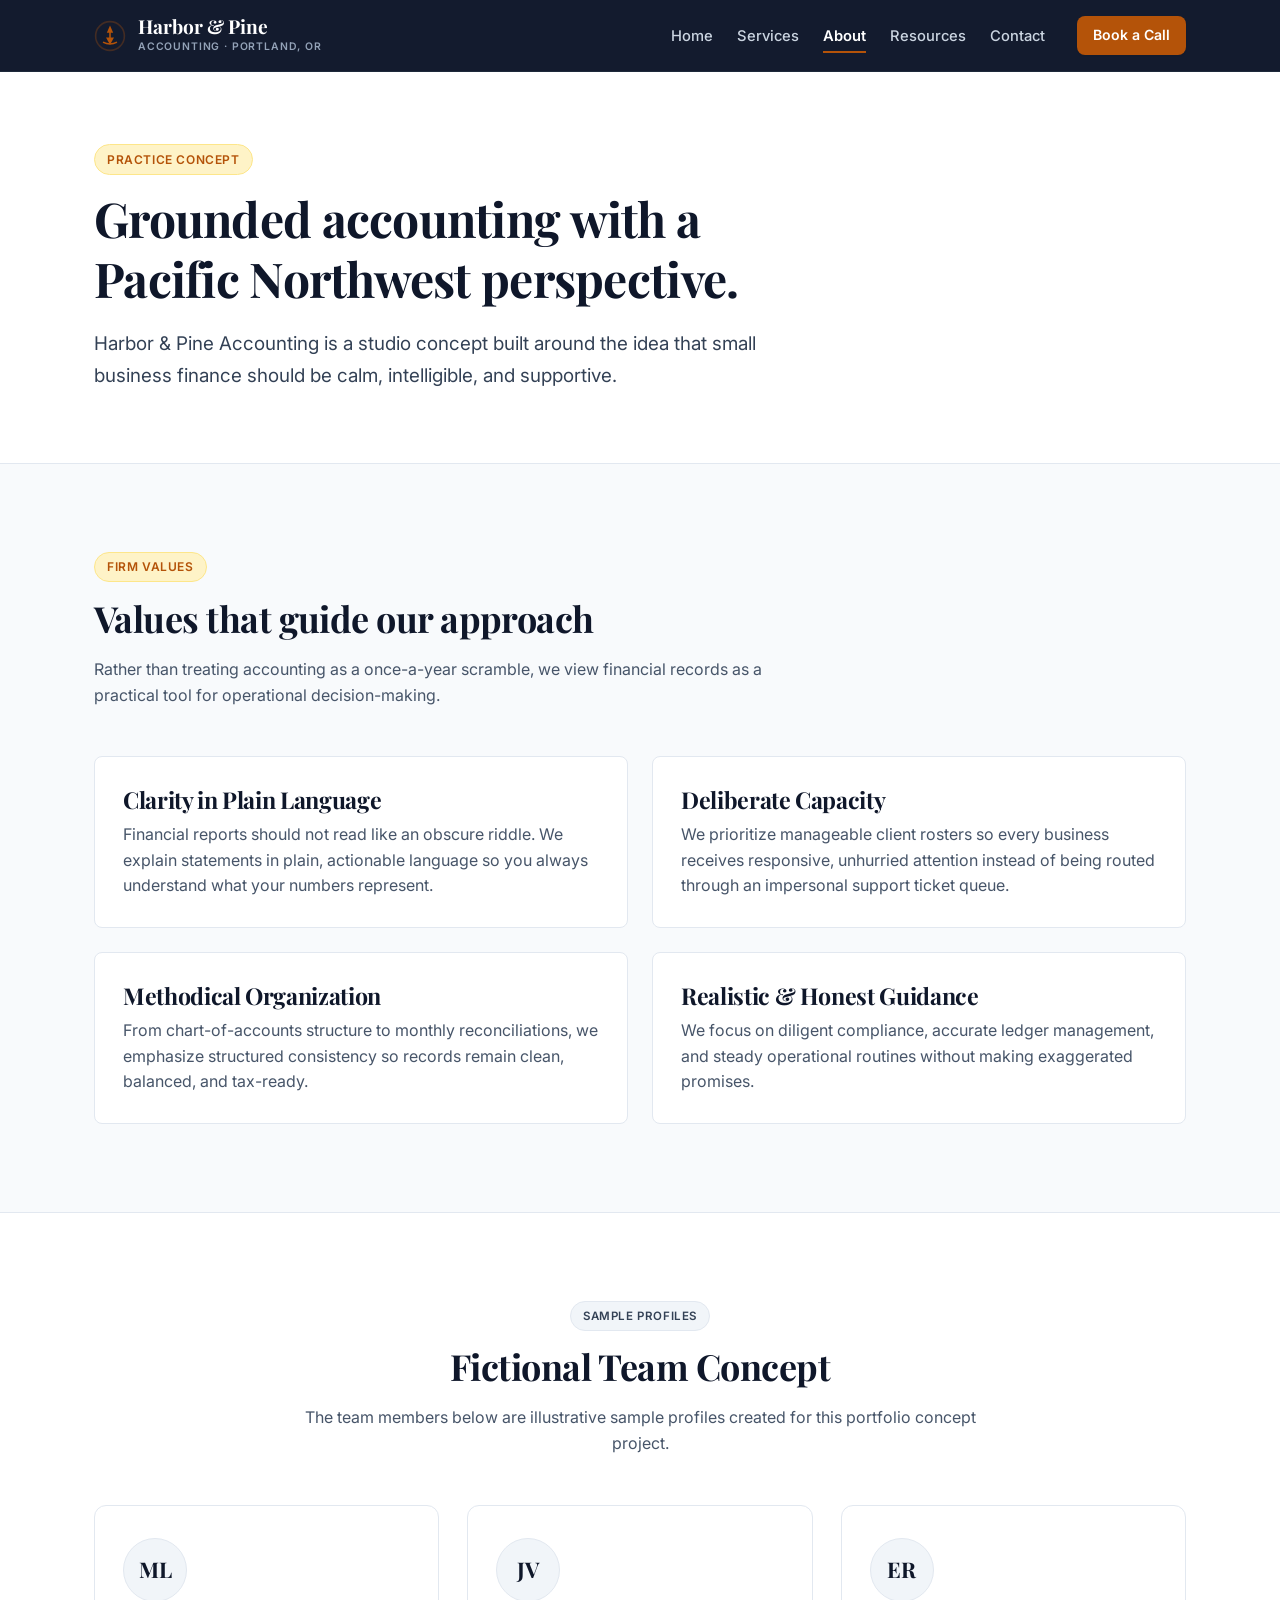
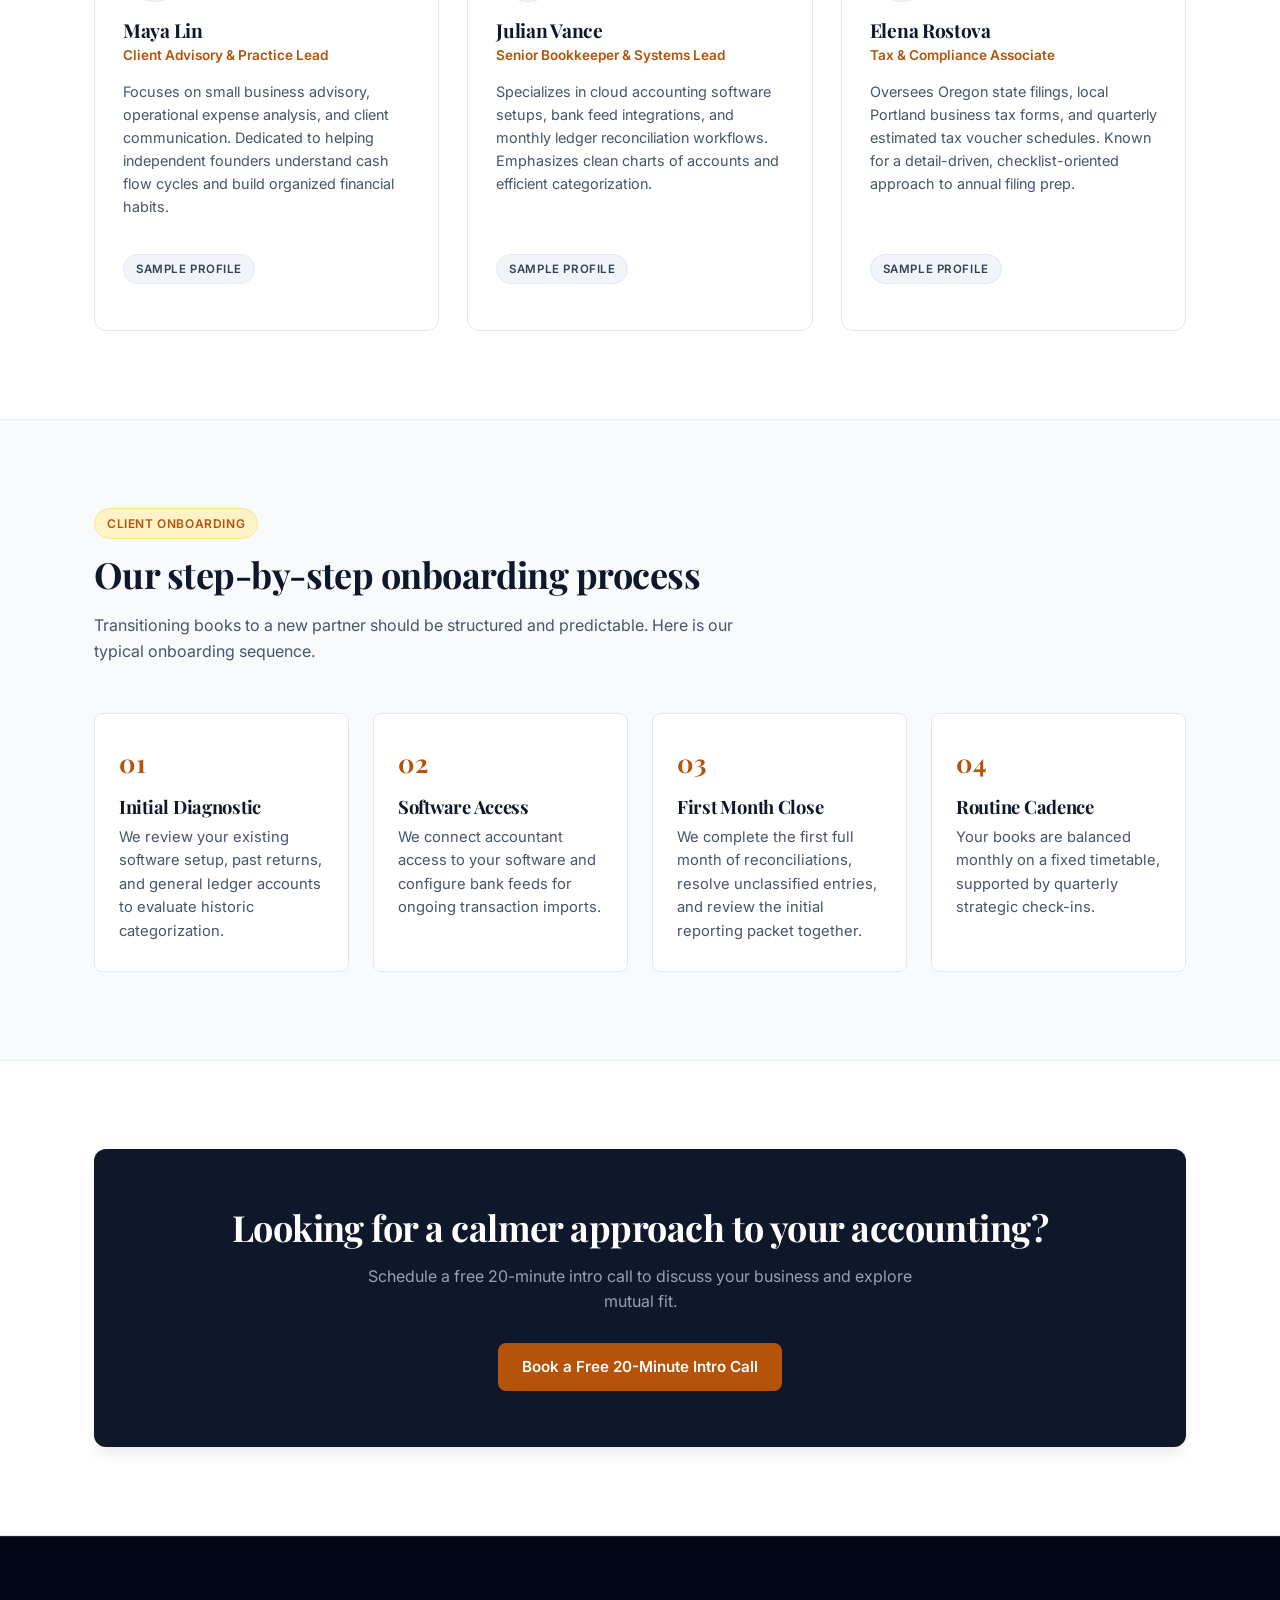
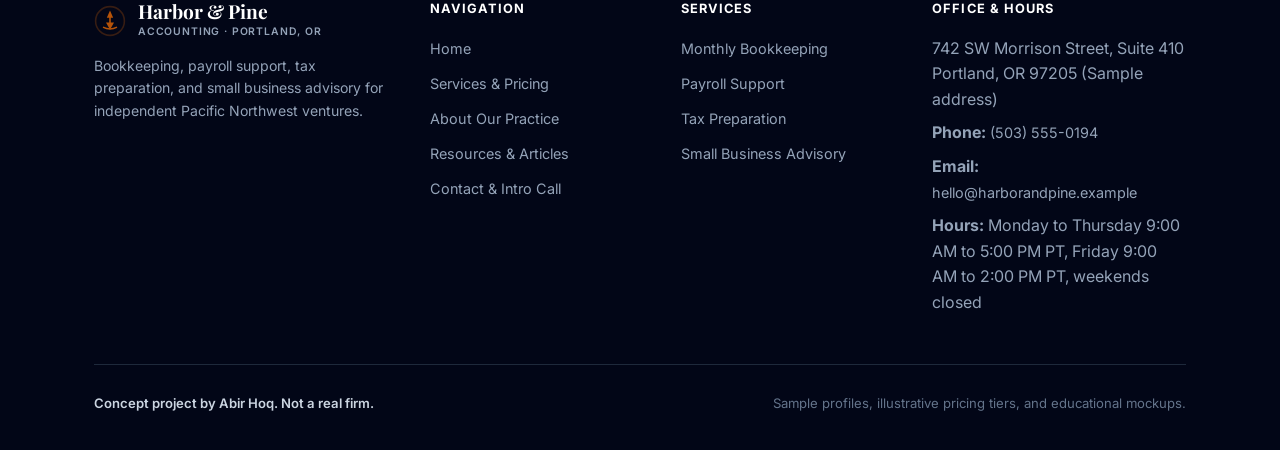
==== commit 02d7365e: "Add files via upload" ====
--- a/about.html
+++ b/about.html
@@ -5,7 +5,7 @@
   <meta name="viewport" content="width=device-width, initial-scale=1.0">
   <title>About Our Practice | Harbor &amp; Pine Accounting</title>
   <meta name="description" content="Discover the values, sample team profiles, and collaborative client onboarding process of Harbor &amp; Pine Accounting in Portland, Oregon.">
-  <link rel="canonical" href="./about.html">
+  <link rel="canonical" href="https://abirhoq.github.io/Accounting-firm/about.html">
 
   <!-- Google Fonts: Playfair Display & Inter -->
   <link rel="preconnect" href="https://fonts.googleapis.com">
@@ -277,7 +277,7 @@
           <p style="margin-bottom: 0.5rem; color: #94A3B8;">742 SW Morrison Street, Suite 410<br>Portland, OR 97205 (Sample address)</p>
           <p style="margin-bottom: 0.5rem; color: #94A3B8;"><strong>Phone:</strong> <a href="tel:5035550194" class="footer-link">(503) 555-0194</a></p>
           <p style="margin-bottom: 0.5rem; color: #94A3B8;"><strong>Email:</strong> <a href="mailto:hello@harborandpine.example" class="footer-link">hello@harborandpine.example</a></p>
-          <p style="color: #94A3B8;"><strong>Hours:</strong> Mon–Fri, 9:00 AM – 5:00 PM PT</p>
+          <p style="color: #94A3B8;"><strong>Hours:</strong> Monday to Thursday 9:00 AM to 5:00 PM PT, Friday 9:00 AM to 2:00 PM PT, weekends closed</p>
         </div>
       </div>
 
